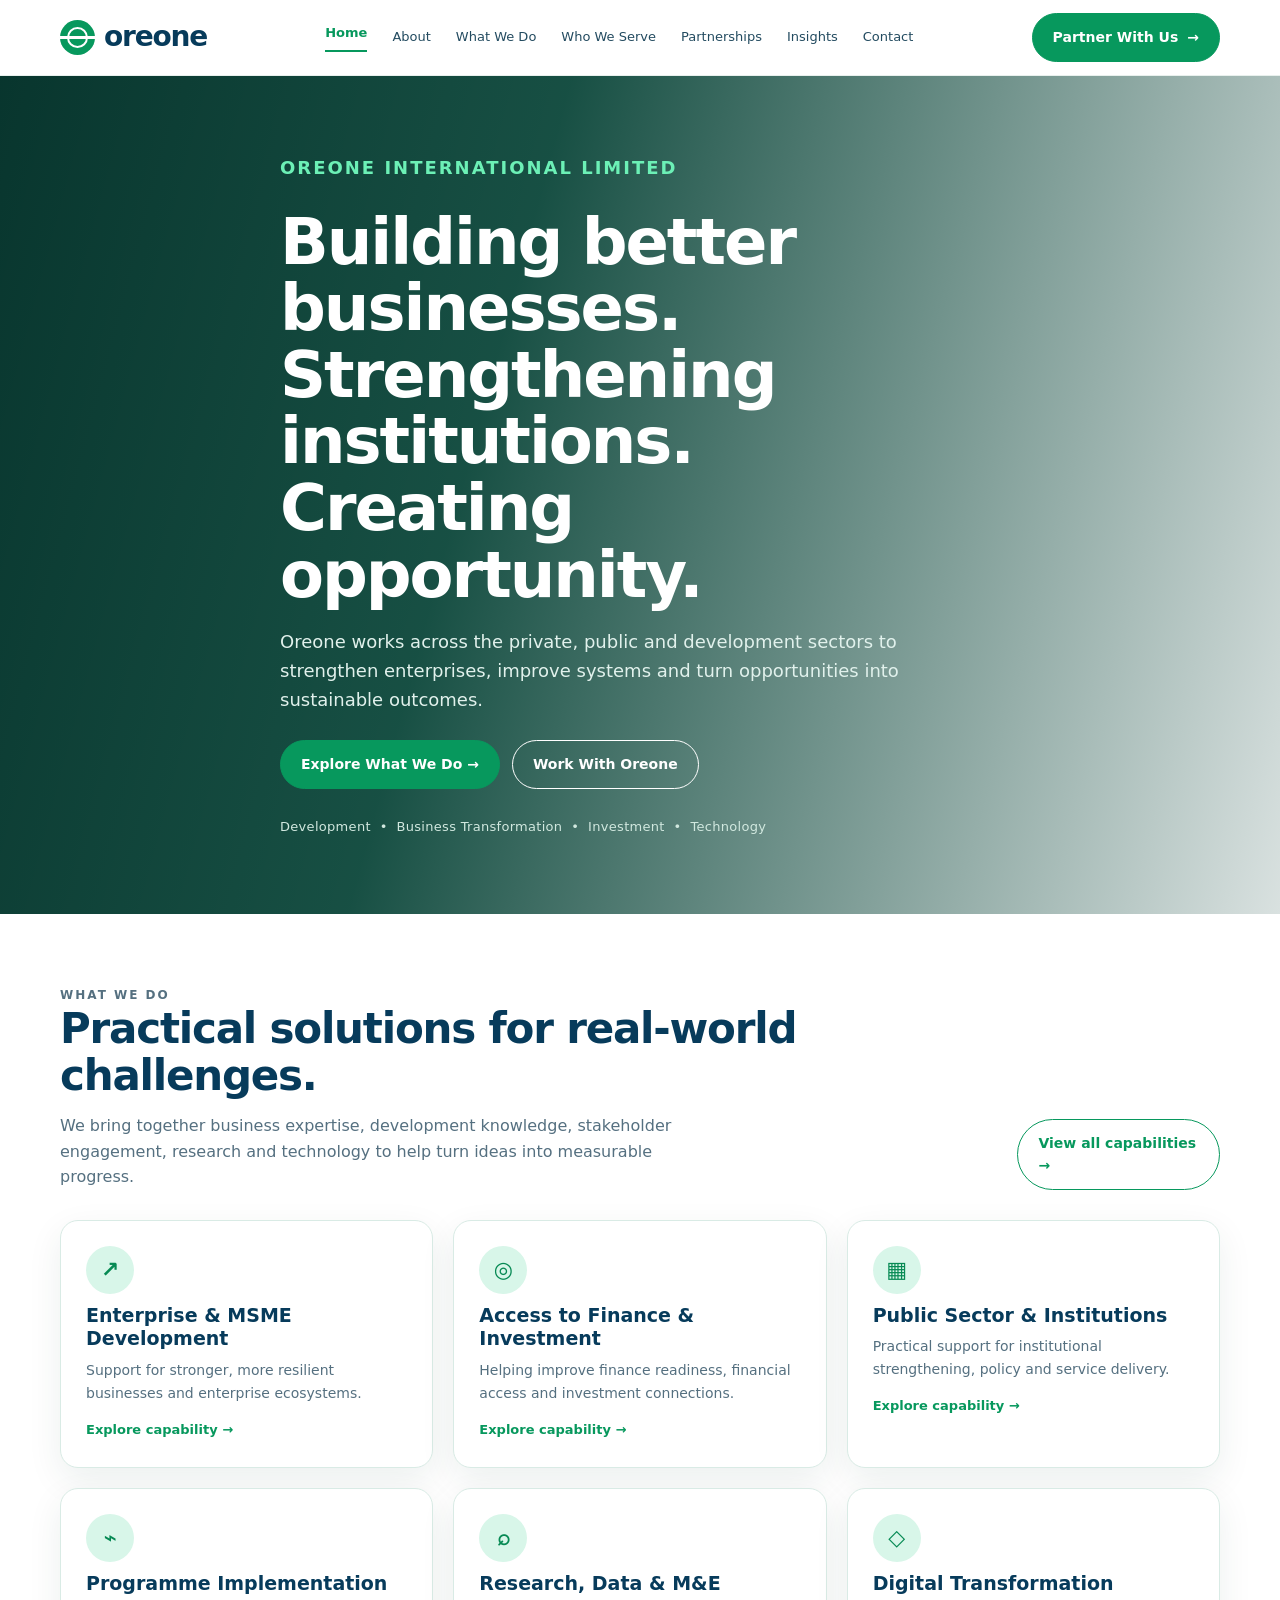
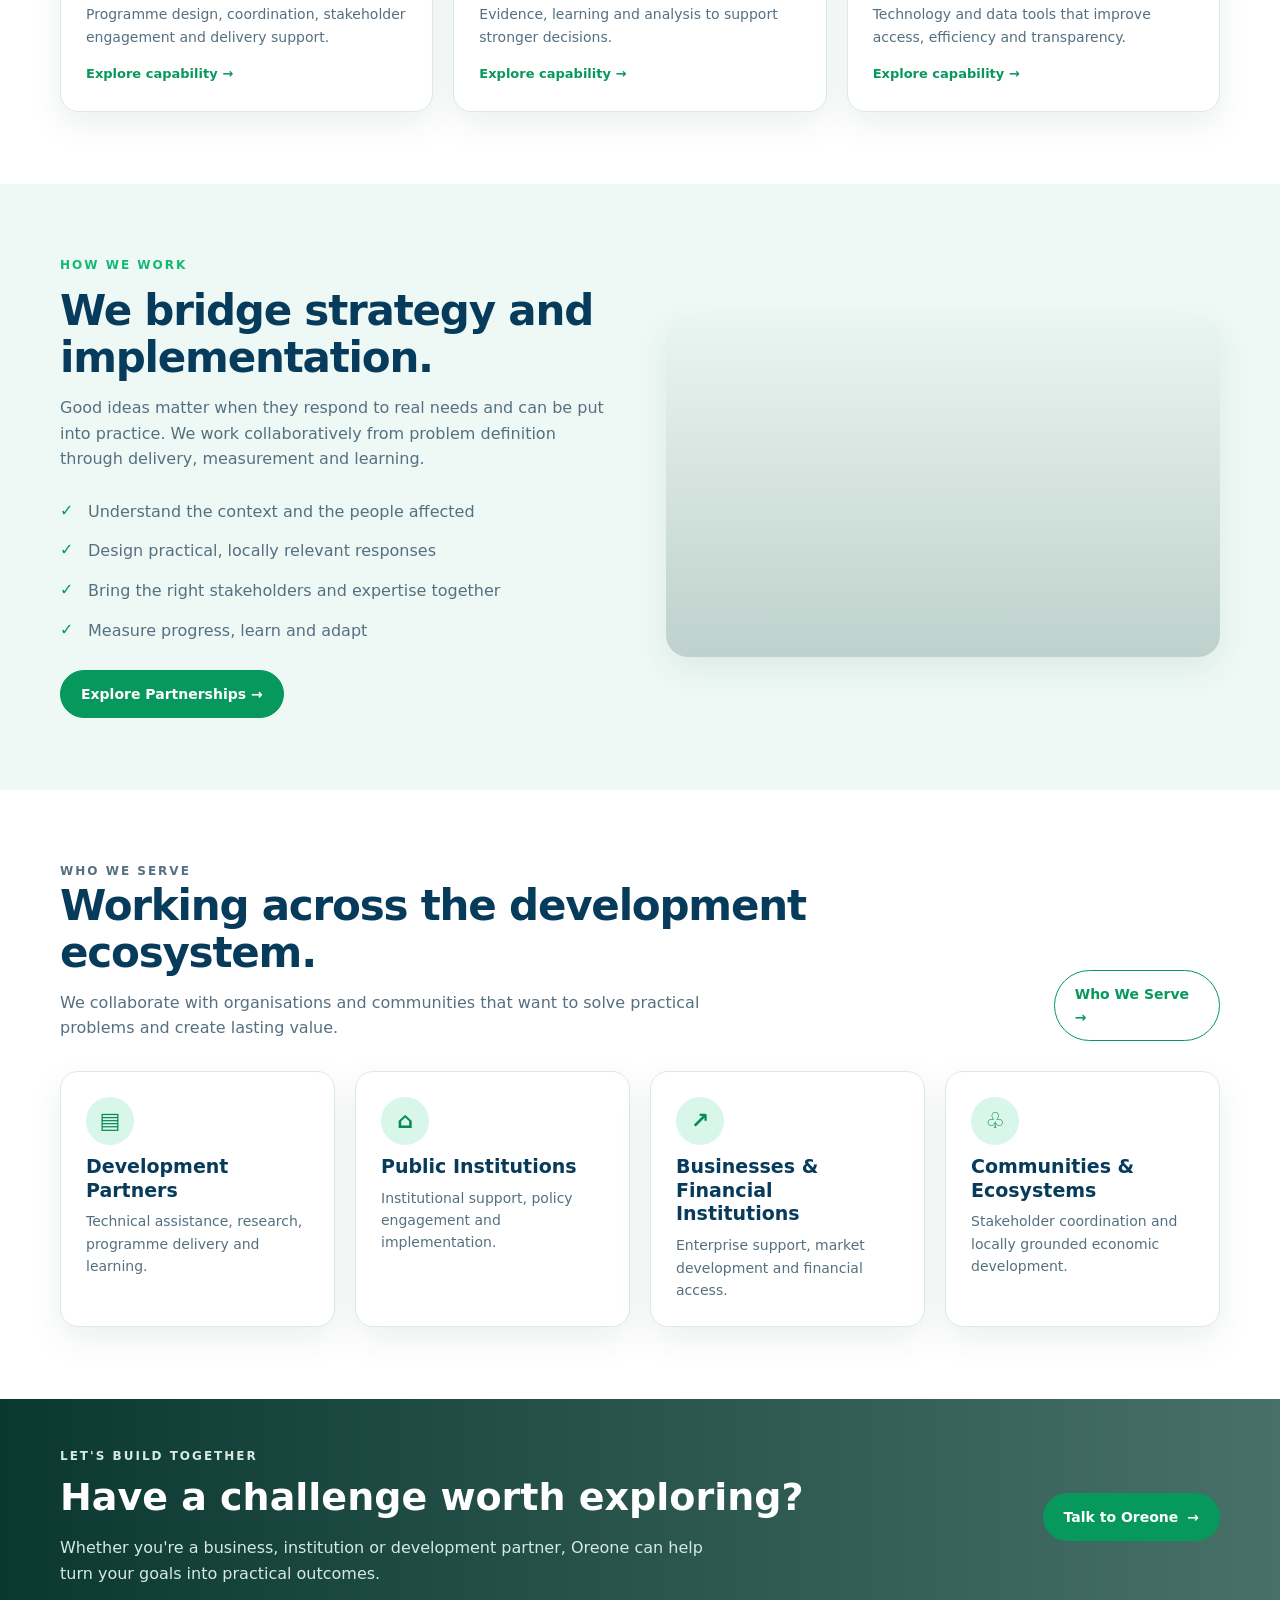
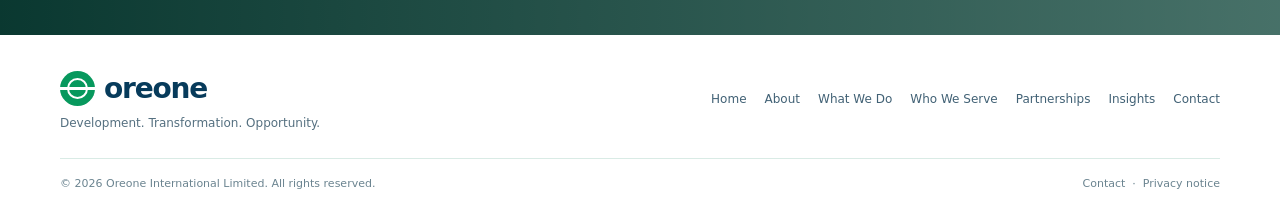
==== index.html @ 2d4d2d23 "Add files via upload" ====
<!doctype html><html lang="en-NG"><head><meta charset="utf-8"><meta name="viewport" content="width=device-width, initial-scale=1"><title>Oreone International | Development & Business Transformation in Nigeria</title><meta name="description" content="Oreone International is a development and business transformation company working with businesses, public institutions and development partners in Nigeria."><meta name="robots" content="index,follow"><meta property="og:type" content="website"><meta property="og:site_name" content="Oreone International Limited"><meta property="og:title" content="Oreone International | Development & Business Transformation in Nigeria"><meta property="og:description" content="Oreone International is a development and business transformation company working with businesses, public institutions and development partners in Nigeria."><meta name="theme-color" content="#07985d"><link rel="stylesheet" href="styles.css"><script type="application/ld+json">{"@context":"https://schema.org","@type":"Organization","name":"Oreone International Limited","url":"https://oreone.com/","telephone":"+2348024945647","email":"support.oreoneinc@gmail.com","address":{"@type":"PostalAddress","streetAddress":"No. 4 Daola Close, Monrovia Street, Wuse 2","addressLocality":"Abuja","addressCountry":"NG"}}</script></head><body><a class="skip-link" href="#main">Skip to content</a><header class="site-header"><div class="container nav-wrap"><a class="brand" href="index.html" aria-label="Oreone home"><span class="brand-mark" aria-hidden="true"></span><span>oreone</span></a><button class="menu-toggle" aria-expanded="false" aria-label="Toggle navigation">☰</button><nav class="nav-links" aria-label="Main navigation"><a href="index.html" aria-current=page>Home</a><a href="about.html" >About</a><a href="what-we-do.html" >What We Do</a><a href="who-we-serve.html" >Who We Serve</a><a href="partnerships.html" >Partnerships</a><a href="insights.html" >Insights</a><a href="contact.html" >Contact</a></nav><a class="btn nav-cta" href="contact.html">Partner With Us <span aria-hidden="true">→</span></a></div></header><main id="main"><section class="hero"><div class="container hero-inner"><p class="eyebrow">Oreone International Limited</p><h1>Building better businesses. Strengthening institutions. Creating opportunity.</h1><p>Oreone works across the private, public and development sectors to strengthen enterprises, improve systems and turn opportunities into sustainable outcomes.</p><div class="hero-actions"><a class="btn" href="what-we-do.html">Explore What We Do →</a><a class="btn btn-outline" href="contact.html">Work With Oreone</a></div><div class="hero-note">Development &nbsp;•&nbsp; Business Transformation &nbsp;•&nbsp; Investment &nbsp;•&nbsp; Technology</div></div></section>
<section class="section"><div class="container"><div class="section-head"><div><p class="eyebrow">What we do</p><h2>Practical solutions for real-world challenges.</h2><p>We bring together business expertise, development knowledge, stakeholder engagement, research and technology to help turn ideas into measurable progress.</p></div><a class="btn btn-outline" href="what-we-do.html">View all capabilities →</a></div><div class="grid grid-3"><article class="card"><div class="icon-bubble" aria-hidden="true">↗</div><h3>Enterprise & MSME Development</h3><p>Support for stronger, more resilient businesses and enterprise ecosystems.</p><a class="card-link" href="what-we-do.html">Explore capability →</a></article><article class="card"><div class="icon-bubble" aria-hidden="true">◎</div><h3>Access to Finance & Investment</h3><p>Helping improve finance readiness, financial access and investment connections.</p><a class="card-link" href="what-we-do.html">Explore capability →</a></article><article class="card"><div class="icon-bubble" aria-hidden="true">▦</div><h3>Public Sector & Institutions</h3><p>Practical support for institutional strengthening, policy and service delivery.</p><a class="card-link" href="what-we-do.html">Explore capability →</a></article><article class="card"><div class="icon-bubble" aria-hidden="true">⌁</div><h3>Programme Implementation</h3><p>Programme design, coordination, stakeholder engagement and delivery support.</p><a class="card-link" href="what-we-do.html">Explore capability →</a></article><article class="card"><div class="icon-bubble" aria-hidden="true">⌕</div><h3>Research, Data & M&E</h3><p>Evidence, learning and analysis to support stronger decisions.</p><a class="card-link" href="what-we-do.html">Explore capability →</a></article><article class="card"><div class="icon-bubble" aria-hidden="true">◇</div><h3>Digital Transformation</h3><p>Technology and data tools that improve access, efficiency and transparency.</p><a class="card-link" href="what-we-do.html">Explore capability →</a></article></div></div></section>
<section class="section section-soft"><div class="container split"><div><p class="eyebrow">How we work</p><h2>We bridge strategy and implementation.</h2><p class="section-intro">Good ideas matter when they respond to real needs and can be put into practice. We work collaboratively from problem definition through delivery, measurement and learning.</p><ul class="list-check"><li>Understand the context and the people affected</li><li>Design practical, locally relevant responses</li><li>Bring the right stakeholders and expertise together</li><li>Measure progress, learn and adapt</li></ul><a class="btn" href="partnerships.html">Explore Partnerships →</a></div><div class="photo-panel" role="img" aria-label="Professionals collaborating around a table"></div></div></section>
<section class="section"><div class="container"><div class="section-head"><div><p class="eyebrow">Who we serve</p><h2>Working across the development ecosystem.</h2><p>We collaborate with organisations and communities that want to solve practical problems and create lasting value.</p></div><a class="btn btn-outline" href="who-we-serve.html">Who We Serve →</a></div><div class="grid grid-4"><article class="card"><div class="icon-bubble" aria-hidden="true">▤</div><h3>Development Partners</h3><p>Technical assistance, research, programme delivery and learning.</p></article><article class="card"><div class="icon-bubble" aria-hidden="true">⌂</div><h3>Public Institutions</h3><p>Institutional support, policy engagement and implementation.</p></article><article class="card"><div class="icon-bubble" aria-hidden="true">↗</div><h3>Businesses & Financial Institutions</h3><p>Enterprise support, market development and financial access.</p></article><article class="card"><div class="icon-bubble" aria-hidden="true">♧</div><h3>Communities & Ecosystems</h3><p>Stakeholder coordination and locally grounded economic development.</p></article></div></div></section></main><section class="cta-band"><div class="container cta-inner"><div><p class="eyebrow">Let's build together</p><h2>Have a challenge worth exploring?</h2><p>Whether you're a business, institution or development partner, Oreone can help turn your goals into practical outcomes.</p></div><a class="btn" href="contact.html">Talk to Oreone <span aria-hidden="true">→</span></a></div></section><footer class="site-footer"><div class="container"><div class="footer-top"><div><a class="brand" href="index.html"><span class="brand-mark" aria-hidden="true"></span><span>oreone</span></a><div class="footer-tagline">Development. Transformation. Opportunity.</div></div><nav class="footer-links" aria-label="Footer navigation"><a href="index.html">Home</a><a href="about.html">About</a><a href="what-we-do.html">What We Do</a><a href="who-we-serve.html">Who We Serve</a><a href="partnerships.html">Partnerships</a><a href="insights.html">Insights</a><a href="contact.html">Contact</a></nav></div><div class="footer-bottom"><span>© <span data-year></span> Oreone International Limited. All rights reserved.</span><span><a href="contact.html">Contact</a> &nbsp;·&nbsp; <a href="privacy.html">Privacy notice</a></span></div></div></footer><script src="script.js" defer></script></body></html>
---- styles.css ----
:root{--green:#07985d;--green2:#13b875;--deep:#003d32;--navy:#073b5b;--ink:#18384b;--muted:#557080;--mint:#eef9f5;--line:#d9ebe5;--white:#fff;--shadow:0 12px 35px rgba(5,59,55,.08);--radius:18px}*{box-sizing:border-box}html{scroll-behavior:smooth}body{margin:0;font-family:Inter,ui-sans-serif,system-ui,-apple-system,BlinkMacSystemFont,"Segoe UI",sans-serif;color:var(--ink);line-height:1.6;background:#fff}a{color:inherit;text-decoration:none}img{max-width:100%;display:block}button,input,select,textarea{font:inherit}.container{width:min(1160px,calc(100% - 40px));margin:auto}.skip-link{position:absolute;left:-999px;top:auto}.skip-link:focus{left:1rem;top:1rem;background:white;padding:1rem;z-index:1000}.site-header{height:76px;display:flex;align-items:center;background:#fff;border-bottom:1px solid #e8f0ed;position:sticky;top:0;z-index:100}.nav-wrap{display:flex;align-items:center;justify-content:space-between;gap:24px}.brand{display:inline-flex;align-items:center;gap:9px;font-size:28px;font-weight:800;letter-spacing:-1.2px;color:var(--navy);white-space:nowrap}.brand-mark{width:35px;height:35px;border-radius:50%;background:var(--green);position:relative;display:inline-block}.brand-mark:before{content:"";position:absolute;inset:7px;border:2px solid white;border-radius:50%}.brand-mark:after{content:"";position:absolute;left:0;right:0;top:16px;border-top:3px solid white}.nav-links{display:flex;align-items:center;gap:25px;font-size:13px;color:#234b60}.nav-links a:hover,.nav-links a[aria-current=page]{color:var(--green);font-weight:700}.nav-links a[aria-current=page]{border-bottom:2px solid var(--green);padding-bottom:7px}.btn{display:inline-flex;align-items:center;justify-content:center;gap:9px;border:1px solid var(--green);background:var(--green);color:white;padding:12px 20px;border-radius:999px;font-weight:700;font-size:14px;cursor:pointer;transition:.2s}.btn:hover{background:#057c4c;transform:translateY(-1px)}.btn-outline{background:transparent;color:var(--green)}.btn-outline:hover{color:#fff}.menu-toggle{display:none;border:1px solid var(--line);border-radius:10px;background:white;padding:8px 11px;color:var(--navy)}.hero{position:relative;overflow:hidden;background:linear-gradient(105deg,rgba(0,47,39,.97) 0%,rgba(0,62,49,.91) 38%,rgba(0,55,46,.15) 100%),url('https://images.unsplash.com/photo-1521737711867-e3b97375f902?auto=format&fit=crop&w=1800&q=85') center/cover;color:#fff}.hero-inner{padding:78px 0 76px;max-width:720px}.eyebrow{font-size:12px;letter-spacing:2px;text-transform:uppercase;font-weight:800;color:var(--green2);margin:0 0 12px}.hero .eyebrow{color:#6cf0b6}.hero h1{font-size:clamp(38px,5.5vw,64px);line-height:1.04;letter-spacing:-2px;margin:0 0 20px;max-width:760px}.hero p{font-size:18px;max-width:640px;color:#e1f1ec;margin:0 0 26px}.hero-actions{display:flex;gap:12px;flex-wrap:wrap}.hero .btn-outline{border-color:#fff;color:white}.hero .btn-outline:hover{background:#fff;color:var(--deep)}.hero-note{margin-top:28px;color:#d1e8df;font-size:13px;letter-spacing:.3px}.section{padding:72px 0}.section-soft{background:var(--mint)}.section-dark{background:var(--deep);color:#fff}.section-head{display:flex;justify-content:space-between;align-items:end;gap:30px;margin-bottom:30px}.section-head h2,.section h2{font-size:clamp(28px,3.5vw,42px);line-height:1.12;letter-spacing:-1.2px;color:var(--navy);margin:0 0 14px}.section-dark h2{color:#fff}.section-head p,.section-intro{max-width:660px;color:var(--muted);margin:0}.section-dark p{color:#d4e7e1}.grid{display:grid;gap:20px}.grid-2{grid-template-columns:repeat(2,minmax(0,1fr))}.grid-3{grid-template-columns:repeat(3,minmax(0,1fr))}.grid-4{grid-template-columns:repeat(4,minmax(0,1fr))}.card{border:1px solid var(--line);border-radius:var(--radius);padding:25px;background:#fff;box-shadow:var(--shadow)}.card h3{margin:10px 0 8px;color:var(--navy);font-size:19px;line-height:1.25}.card p{margin:0;color:var(--muted);font-size:14px}.icon-bubble{width:48px;height:48px;border-radius:50%;display:grid;place-items:center;background:#d8f6e9;color:#078a54;font-size:22px;font-weight:800}.card-link{display:inline-block;margin-top:16px;color:var(--green);font-size:13px;font-weight:800}.split{display:grid;grid-template-columns:1fr 1fr;gap:52px;align-items:center}.photo-panel{min-height:340px;border-radius:22px;background:linear-gradient(0deg,rgba(0,50,40,.2),rgba(0,50,40,.02)),url('https://images.unsplash.com/photo-1523958203904-cdcb402031fd?auto=format&fit=crop&w=1200&q=85') center/cover;box-shadow:var(--shadow)}.list-check{padding:0;list-style:none;margin:20px 0}.list-check li{padding:7px 0 7px 28px;position:relative;color:var(--muted)}.list-check li:before{content:'✓';position:absolute;left:0;top:6px;color:var(--green);font-weight:900}.steps{display:grid;grid-template-columns:repeat(5,1fr);gap:16px}.step{border-top:2px solid #57d6a2;padding-top:16px}.step b{display:block;color:var(--green2);font-size:12px;letter-spacing:1px}.step h3{margin:6px 0;color:var(--navy);font-size:17px}.step p{font-size:13px;color:var(--muted);margin:0}.section-dark .step h3{color:white}.section-dark .step p{color:#c7ded6}.cta-band{background:linear-gradient(90deg,rgba(0,48,40,.96),rgba(0,58,46,.72)),url('https://images.unsplash.com/photo-1519501025264-65ba15a82390?auto=format&fit=crop&w=1800&q=85') center/cover;color:white;padding:48px 0}.cta-inner{display:flex;align-items:center;justify-content:space-between;gap:30px}.cta-inner h2{color:#fff;margin:0 0 8px;font-size:clamp(27px,3vw,38px)}.cta-inner p{margin:0;max-width:650px;color:#d6e9e2}.site-footer{padding:32px 0 20px;background:#fff}.footer-top{display:flex;align-items:center;justify-content:space-between;gap:24px;padding-bottom:25px;border-bottom:1px solid var(--line)}.footer-tagline{font-size:12px;color:var(--muted)}.footer-links{display:flex;flex-wrap:wrap;gap:18px;font-size:12px;color:#416175}.footer-bottom{padding-top:16px;display:flex;justify-content:space-between;gap:18px;color:#6b8490;font-size:11px}.page-title{padding:60px 0 45px;background:var(--mint)}.page-title h1{font-size:clamp(36px,5vw,54px);line-height:1.05;letter-spacing:-1.6px;color:var(--navy);margin:0 0 15px;max-width:850px}.page-title p{font-size:18px;color:var(--muted);max-width:800px;margin:0}.crumb{font-size:12px;color:var(--muted);margin-bottom:20px}.tag{display:inline-block;background:#d9f8e9;color:#087c4d;font-size:10px;font-weight:800;text-transform:uppercase;letter-spacing:.8px;padding:5px 8px;border-radius:999px}.article-card{overflow:hidden;padding:0}.article-image{height:180px;background:linear-gradient(135deg,#d5f0e5,#a5d7c6);display:flex;align-items:end;padding:18px;color:#0b6043;font-weight:800}.article-body{padding:22px}.article-meta{font-size:11px;color:#7a929c;margin-top:14px}.topic-list{display:flex;gap:10px;flex-wrap:wrap;margin-top:22px}.topic-list a{border:1px solid var(--line);background:#fff;padding:10px 14px;border-radius:999px;font-size:13px;color:var(--navy)}.topic-list a:hover{border-color:var(--green);color:var(--green)}.contact-grid{display:grid;grid-template-columns:.95fr 1.05fr;gap:28px;align-items:start}.contact-options{display:grid;grid-template-columns:repeat(2,minmax(0,1fr));gap:12px}.option{display:flex;gap:12px;align-items:flex-start;padding:17px;border-radius:14px;background:var(--mint);border:1px solid #e3f1ec}.option strong{display:block;color:var(--navy);font-size:14px;line-height:1.25}.option span{display:block;font-size:12px;color:var(--muted);margin-top:5px}.form-card{background:#f0faf6;border:1px solid var(--line);border-radius:20px;padding:28px}.form-grid{display:grid;grid-template-columns:1fr 1fr;gap:15px}.field{display:flex;flex-direction:column;gap:6px}.field.full{grid-column:1/-1}.field label{font-size:12px;font-weight:700;color:#355669}.field input,.field select,.field textarea{width:100%;border:1px solid #d6e8e1;border-radius:10px;padding:12px 13px;background:white;color:var(--ink);outline:none}.field input:focus,.field select:focus,.field textarea:focus{border-color:var(--green);box-shadow:0 0 0 3px #0a9b5d1a}.field textarea{min-height:125px;resize:vertical}.contact-detail{display:flex;gap:14px;align-items:flex-start;margin:18px 0}.contact-detail .icon-bubble{flex-shrink:0;width:42px;height:42px}.contact-detail h3{margin:0 0 3px;font-size:14px;color:var(--navy)}.contact-detail p{margin:0;color:var(--muted);font-size:14px}.map-panel{width:100%;min-height:260px;border:0;border-radius:18px;background:var(--mint)}.faq-list details{padding:18px 0;border-bottom:1px solid var(--line)}.faq-list summary{font-weight:750;color:var(--navy);cursor:pointer}.faq-list details p{color:var(--muted);margin:10px 0 0}.notice{font-size:12px;color:var(--muted);margin-top:12px}.pill-row{display:flex;gap:10px;flex-wrap:wrap;margin-top:18px}.pill{border:1px solid var(--line);border-radius:999px;padding:8px 12px;font-size:12px;color:var(--muted)}.hidden{display:none!important}@media(max-width:980px){.nav-links{gap:14px}.nav-links a{font-size:12px}.grid-4{grid-template-columns:repeat(2,minmax(0,1fr))}.grid-3{grid-template-columns:repeat(2,minmax(0,1fr))}.steps{grid-template-columns:repeat(3,1fr)}.contact-grid{grid-template-columns:1fr 1fr}.hero-inner{max-width:650px}}@media(max-width:760px){.site-header{height:68px}.brand{font-size:25px}.brand-mark{width:31px;height:31px}.menu-toggle{display:inline-flex}.nav-links{display:none;position:absolute;top:67px;left:0;right:0;background:white;padding:20px;box-shadow:0 12px 22px #073b5b15;flex-direction:column;align-items:stretch;gap:0}.nav-links.open{display:flex}.nav-links a{padding:12px 0;border-bottom:1px solid #edf4f1;font-size:14px}.nav-links a[aria-current=page]{border-bottom:1px solid #edf4f1}.nav-cta{display:none}.container{width:min(100% - 28px,1160px)}.hero-inner{padding:60px 0}.hero p{font-size:16px}.section{padding:52px 0}.section-head{display:block}.grid-2,.grid-3,.grid-4,.split,.contact-grid{grid-template-columns:1fr}.steps{grid-template-columns:repeat(2,1fr)}.cta-inner{align-items:flex-start;flex-direction:column}.footer-top,.footer-bottom{align-items:flex-start;flex-direction:column}.contact-options{grid-template-columns:1fr 1fr}.form-card{padding:20px}.page-title{padding:45px 0 35px}.page-title p{font-size:16px}}@media(max-width:440px){.contact-options,.form-grid{grid-template-columns:1fr}.field.full{grid-column:auto}.steps{grid-template-columns:1fr}.hero h1{letter-spacing:-1px}.btn{padding:11px 16px}.card{padding:21px}}


/* Responsive and deployment hardening */
html { -webkit-text-size-adjust: 100%; }
body { overflow-wrap: break-word; }
.container, .card, .form-card, .option, .contact-detail, .nav-wrap { min-width: 0; }
button, a, input, select, textarea { touch-action: manipulation; }
:focus-visible { outline: 3px solid #13b875; outline-offset: 3px; }
@media (max-width: 760px) {
  .nav-wrap { gap: 12px; }
  .nav-links { max-height: calc(100dvh - 68px); overflow-y: auto; }
  .hero { background-position: 58% center; }
  .hero h1 { font-size: clamp(2.1rem, 9vw, 3.3rem); }
  .hero-actions .btn { min-height: 44px; }
  .section-head > .btn { margin-top: 18px; }
  .contact-options { grid-template-columns: repeat(2, minmax(0, 1fr)); }
  .map-panel { min-height: 220px; }
}
@media (max-width: 440px) {
  .container { width: calc(100% - 28px); }
  .brand { font-size: 23px; }
  .hero-inner { padding: 48px 0; }
  .hero h1 { font-size: clamp(2rem, 9vw, 2.7rem); }
  .hero-note { line-height: 1.8; }
  .contact-options, .form-grid { grid-template-columns: minmax(0, 1fr); }
  .field.full { grid-column: auto; }
  .card, .form-card { padding: 18px; }
  .footer-links { gap: 12px; }
  .footer-bottom { font-size: 12px; }
}
@media (prefers-reduced-motion: reduce) {
  *, *::before, *::after { scroll-behavior: auto !important; animation-duration: .01ms !important; animation-iteration-count: 1 !important; transition-duration: .01ms !important; }
}
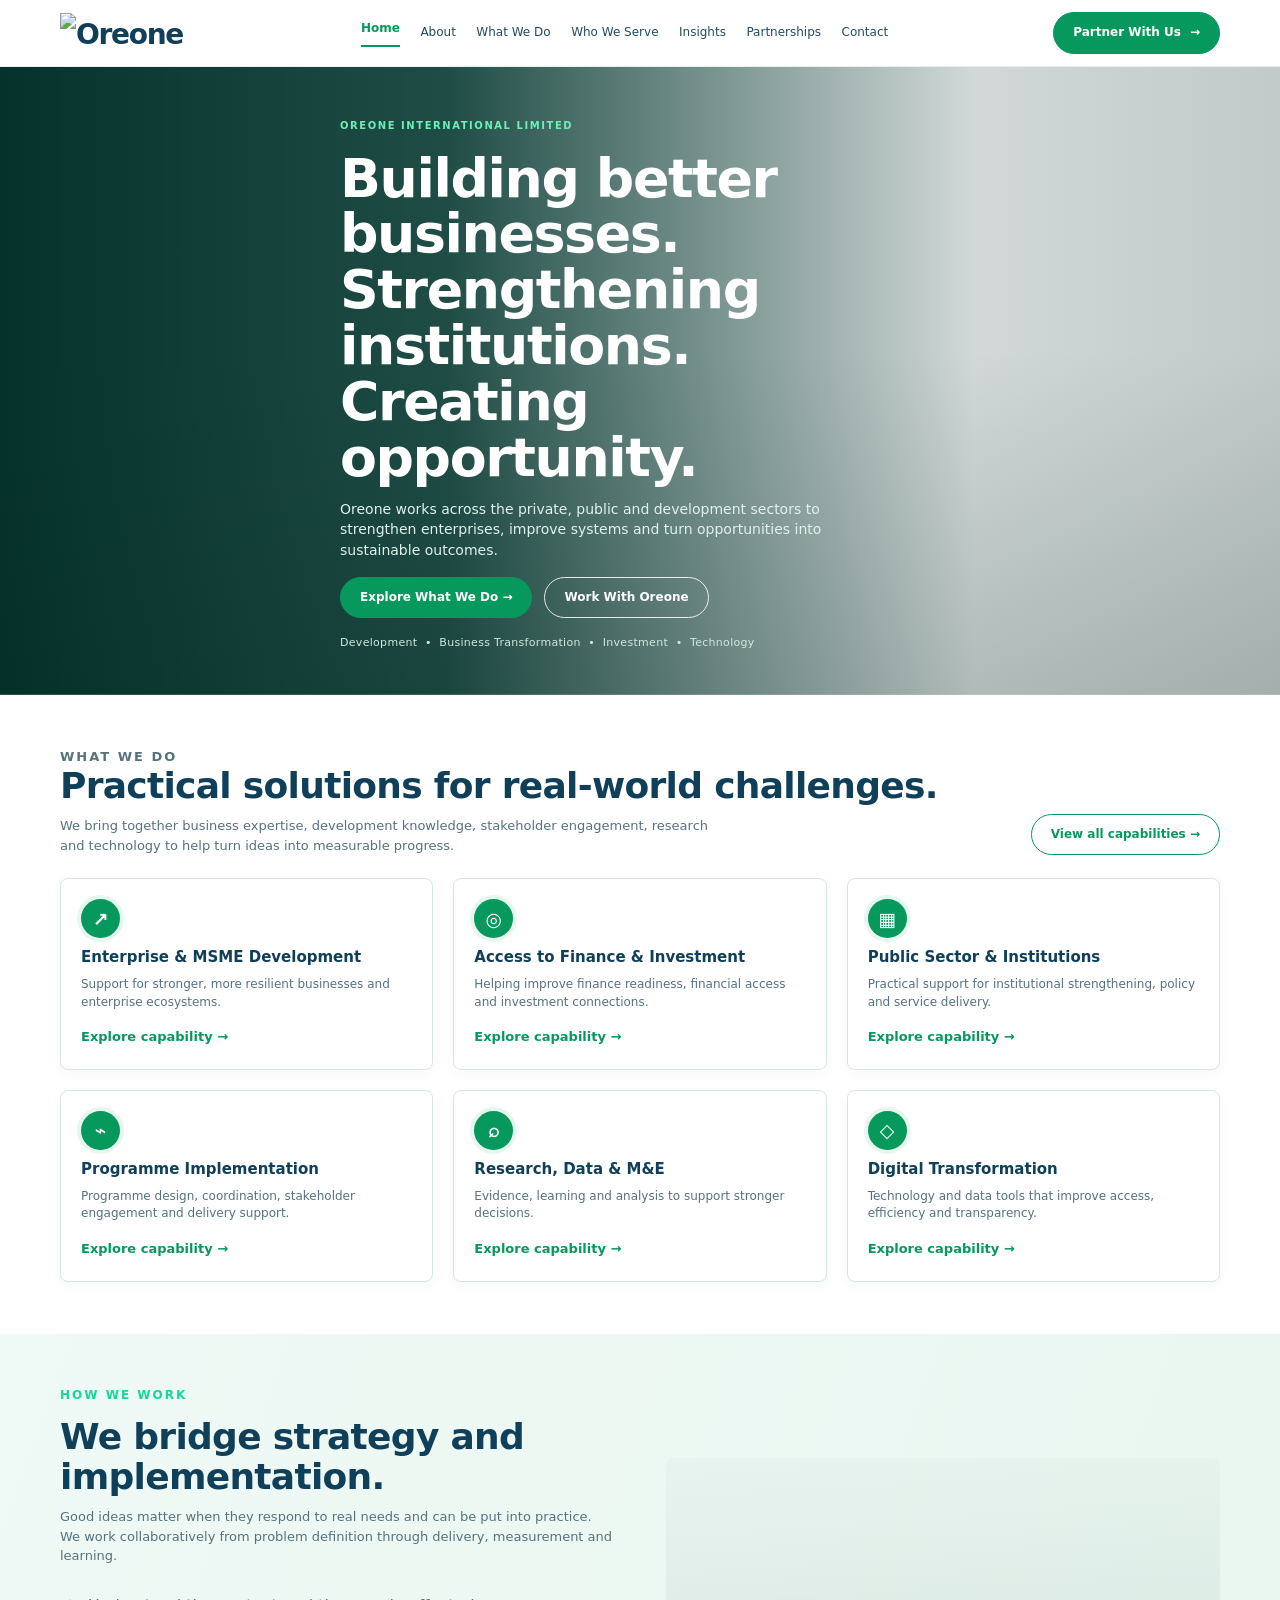
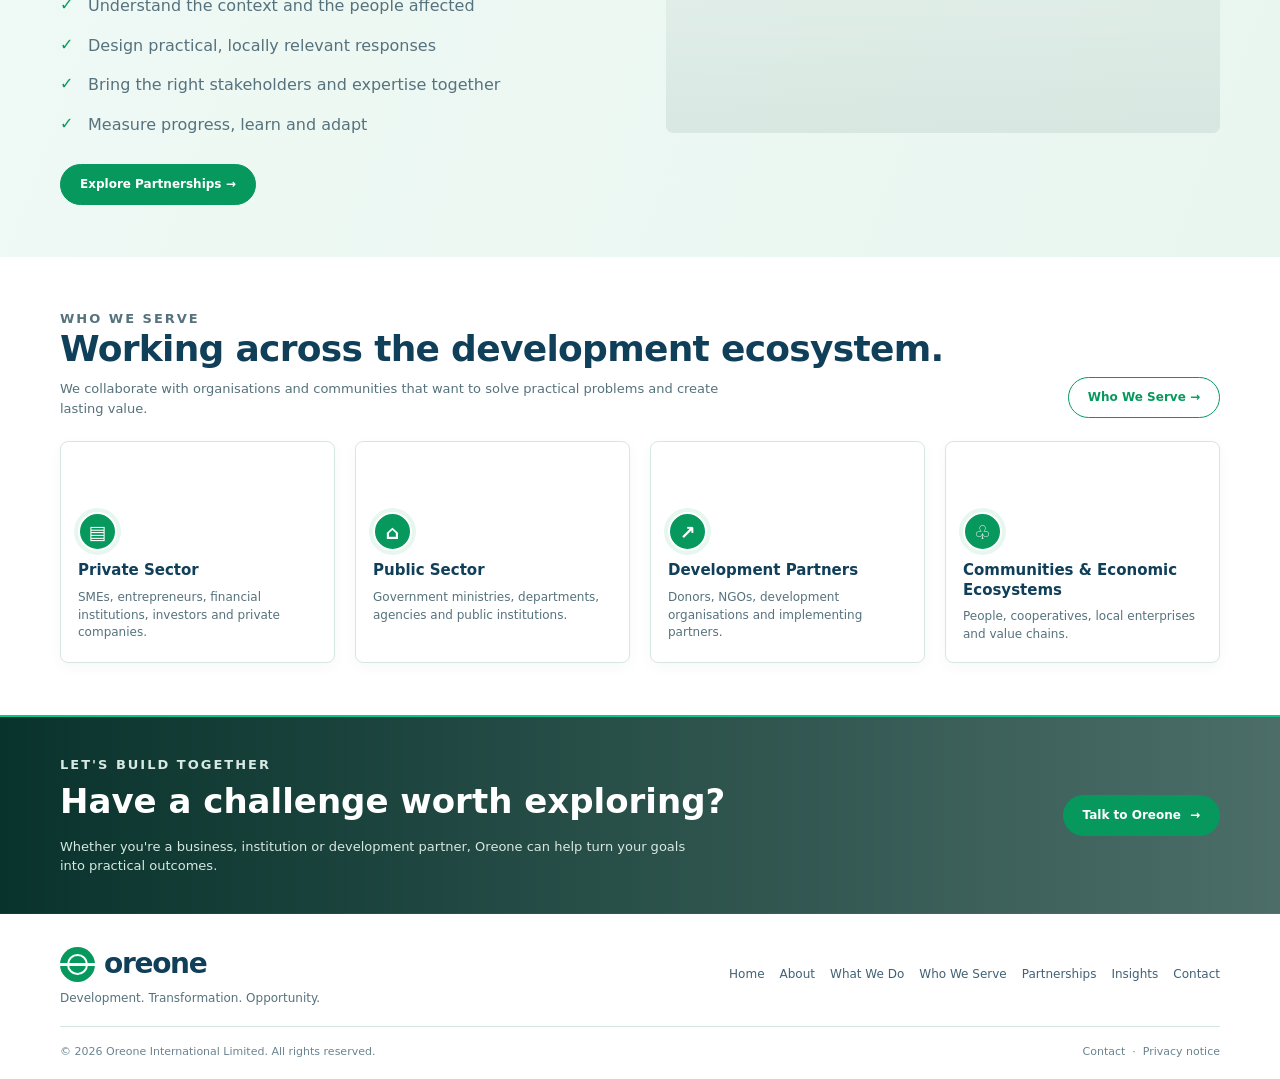
==== commit a9afcc77: "Add files via upload" ====
--- a/index.html
+++ b/index.html
@@ -1,4 +1,4 @@
-<!doctype html><html lang="en-NG"><head><meta charset="utf-8"><meta name="viewport" content="width=device-width, initial-scale=1"><title>Oreone International | Development & Business Transformation in Nigeria</title><meta name="description" content="Oreone International is a development and business transformation company working with businesses, public institutions and development partners in Nigeria."><meta name="robots" content="index,follow"><meta property="og:type" content="website"><meta property="og:site_name" content="Oreone International Limited"><meta property="og:title" content="Oreone International | Development & Business Transformation in Nigeria"><meta property="og:description" content="Oreone International is a development and business transformation company working with businesses, public institutions and development partners in Nigeria."><meta name="theme-color" content="#07985d"><link rel="stylesheet" href="styles.css"><script type="application/ld+json">{"@context":"https://schema.org","@type":"Organization","name":"Oreone International Limited","url":"https://oreone.com/","telephone":"+2348024945647","email":"support.oreoneinc@gmail.com","address":{"@type":"PostalAddress","streetAddress":"No. 4 Daola Close, Monrovia Street, Wuse 2","addressLocality":"Abuja","addressCountry":"NG"}}</script></head><body><a class="skip-link" href="#main">Skip to content</a><header class="site-header"><div class="container nav-wrap"><a class="brand" href="index.html" aria-label="Oreone home"><span class="brand-mark" aria-hidden="true"></span><span>oreone</span></a><button class="menu-toggle" aria-expanded="false" aria-label="Toggle navigation">☰</button><nav class="nav-links" aria-label="Main navigation"><a href="index.html" aria-current=page>Home</a><a href="about.html" >About</a><a href="what-we-do.html" >What We Do</a><a href="who-we-serve.html" >Who We Serve</a><a href="partnerships.html" >Partnerships</a><a href="insights.html" >Insights</a><a href="contact.html" >Contact</a></nav><a class="btn nav-cta" href="contact.html">Partner With Us <span aria-hidden="true">→</span></a></div></header><main id="main"><section class="hero"><div class="container hero-inner"><p class="eyebrow">Oreone International Limited</p><h1>Building better businesses. Strengthening institutions. Creating opportunity.</h1><p>Oreone works across the private, public and development sectors to strengthen enterprises, improve systems and turn opportunities into sustainable outcomes.</p><div class="hero-actions"><a class="btn" href="what-we-do.html">Explore What We Do →</a><a class="btn btn-outline" href="contact.html">Work With Oreone</a></div><div class="hero-note">Development &nbsp;•&nbsp; Business Transformation &nbsp;•&nbsp; Investment &nbsp;•&nbsp; Technology</div></div></section>
+<!doctype html><html lang="en-NG"><head><meta charset="utf-8"><meta name="viewport" content="width=device-width, initial-scale=1"><title>Oreone International | Development & Business Transformation in Nigeria</title><meta name="description" content="Oreone International is a development and business transformation company working with businesses, public institutions and development partners in Nigeria."><meta name="robots" content="index,follow"><meta property="og:type" content="website"><meta property="og:site_name" content="Oreone International Limited"><meta property="og:title" content="Oreone International | Development & Business Transformation in Nigeria"><meta property="og:description" content="Oreone International is a development and business transformation company working with businesses, public institutions and development partners in Nigeria."><meta name="theme-color" content="#07985d"><link rel="stylesheet" href="styles.css"><script type="application/ld+json">{"@context":"https://schema.org","@type":"Organization","name":"Oreone International Limited","telephone":"+2348024945647","email":"support.oreoneinc@gmail.com","address":{"@type":"PostalAddress","streetAddress":"No. 4 Daola Close, Monrovia Street, Wuse 2","addressLocality":"Abuja","addressCountry":"NG"}}</script></head><body><a class="skip-link" href="#main">Skip to content</a><header class="site-header"><div class="container nav-wrap"><a class="brand" href="/" aria-label="Oreone home"><img class="brand-image" src="/assets/images/oreone-logo.png" alt="Oreone"></a><button class="menu-toggle" aria-expanded="false" aria-label="Toggle navigation">☰</button><nav class="nav-links" aria-label="Main navigation"><a href="index.html" aria-current="page">Home</a><a href="about.html">About</a><a href="what-we-do.html">What We Do</a><a href="who-we-serve.html">Who We Serve</a><a href="insights.html">Insights</a><a href="partnerships.html">Partnerships</a><a href="contact.html">Contact</a></nav><a class="btn nav-cta" href="contact.html">Partner With Us <span aria-hidden="true">→</span></a></div></header><main id="main"><section class="hero home-hero"><div class="container hero-inner"><p class="eyebrow">Oreone International Limited</p><h1>Building better businesses. Strengthening institutions. Creating opportunity.</h1><p>Oreone works across the private, public and development sectors to strengthen enterprises, improve systems and turn opportunities into sustainable outcomes.</p><div class="hero-actions"><a class="btn" href="what-we-do.html">Explore What We Do →</a><a class="btn btn-outline" href="contact.html">Work With Oreone</a></div><div class="hero-note">Development &nbsp;•&nbsp; Business Transformation &nbsp;•&nbsp; Investment &nbsp;•&nbsp; Technology</div></div></section>
 <section class="section"><div class="container"><div class="section-head"><div><p class="eyebrow">What we do</p><h2>Practical solutions for real-world challenges.</h2><p>We bring together business expertise, development knowledge, stakeholder engagement, research and technology to help turn ideas into measurable progress.</p></div><a class="btn btn-outline" href="what-we-do.html">View all capabilities →</a></div><div class="grid grid-3"><article class="card"><div class="icon-bubble" aria-hidden="true">↗</div><h3>Enterprise & MSME Development</h3><p>Support for stronger, more resilient businesses and enterprise ecosystems.</p><a class="card-link" href="what-we-do.html">Explore capability →</a></article><article class="card"><div class="icon-bubble" aria-hidden="true">◎</div><h3>Access to Finance & Investment</h3><p>Helping improve finance readiness, financial access and investment connections.</p><a class="card-link" href="what-we-do.html">Explore capability →</a></article><article class="card"><div class="icon-bubble" aria-hidden="true">▦</div><h3>Public Sector & Institutions</h3><p>Practical support for institutional strengthening, policy and service delivery.</p><a class="card-link" href="what-we-do.html">Explore capability →</a></article><article class="card"><div class="icon-bubble" aria-hidden="true">⌁</div><h3>Programme Implementation</h3><p>Programme design, coordination, stakeholder engagement and delivery support.</p><a class="card-link" href="what-we-do.html">Explore capability →</a></article><article class="card"><div class="icon-bubble" aria-hidden="true">⌕</div><h3>Research, Data & M&E</h3><p>Evidence, learning and analysis to support stronger decisions.</p><a class="card-link" href="what-we-do.html">Explore capability →</a></article><article class="card"><div class="icon-bubble" aria-hidden="true">◇</div><h3>Digital Transformation</h3><p>Technology and data tools that improve access, efficiency and transparency.</p><a class="card-link" href="what-we-do.html">Explore capability →</a></article></div></div></section>
 <section class="section section-soft"><div class="container split"><div><p class="eyebrow">How we work</p><h2>We bridge strategy and implementation.</h2><p class="section-intro">Good ideas matter when they respond to real needs and can be put into practice. We work collaboratively from problem definition through delivery, measurement and learning.</p><ul class="list-check"><li>Understand the context and the people affected</li><li>Design practical, locally relevant responses</li><li>Bring the right stakeholders and expertise together</li><li>Measure progress, learn and adapt</li></ul><a class="btn" href="partnerships.html">Explore Partnerships →</a></div><div class="photo-panel" role="img" aria-label="Professionals collaborating around a table"></div></div></section>
-<section class="section"><div class="container"><div class="section-head"><div><p class="eyebrow">Who we serve</p><h2>Working across the development ecosystem.</h2><p>We collaborate with organisations and communities that want to solve practical problems and create lasting value.</p></div><a class="btn btn-outline" href="who-we-serve.html">Who We Serve →</a></div><div class="grid grid-4"><article class="card"><div class="icon-bubble" aria-hidden="true">▤</div><h3>Development Partners</h3><p>Technical assistance, research, programme delivery and learning.</p></article><article class="card"><div class="icon-bubble" aria-hidden="true">⌂</div><h3>Public Institutions</h3><p>Institutional support, policy engagement and implementation.</p></article><article class="card"><div class="icon-bubble" aria-hidden="true">↗</div><h3>Businesses & Financial Institutions</h3><p>Enterprise support, market development and financial access.</p></article><article class="card"><div class="icon-bubble" aria-hidden="true">♧</div><h3>Communities & Ecosystems</h3><p>Stakeholder coordination and locally grounded economic development.</p></article></div></div></section></main><section class="cta-band"><div class="container cta-inner"><div><p class="eyebrow">Let's build together</p><h2>Have a challenge worth exploring?</h2><p>Whether you're a business, institution or development partner, Oreone can help turn your goals into practical outcomes.</p></div><a class="btn" href="contact.html">Talk to Oreone <span aria-hidden="true">→</span></a></div></section><footer class="site-footer"><div class="container"><div class="footer-top"><div><a class="brand" href="index.html"><span class="brand-mark" aria-hidden="true"></span><span>oreone</span></a><div class="footer-tagline">Development. Transformation. Opportunity.</div></div><nav class="footer-links" aria-label="Footer navigation"><a href="index.html">Home</a><a href="about.html">About</a><a href="what-we-do.html">What We Do</a><a href="who-we-serve.html">Who We Serve</a><a href="partnerships.html">Partnerships</a><a href="insights.html">Insights</a><a href="contact.html">Contact</a></nav></div><div class="footer-bottom"><span>© <span data-year></span> Oreone International Limited. All rights reserved.</span><span><a href="contact.html">Contact</a> &nbsp;·&nbsp; <a href="privacy.html">Privacy notice</a></span></div></div></footer><script src="script.js" defer></script></body></html>+<section class="section"><div class="container"><div class="section-head"><div><p class="eyebrow">Who we serve</p><h2>Working across the development ecosystem.</h2><p>We collaborate with organisations and communities that want to solve practical problems and create lasting value.</p></div><a class="btn btn-outline" href="who-we-serve.html">Who We Serve →</a></div><div class="grid grid-4"><article class="card audience-card"><div class="audience-photo photo-private" role="img" aria-label="Private-sector business owner"></div><div class="audience-copy"><div class="icon-bubble" aria-hidden="true">▤</div><h3>Private Sector</h3><p>SMEs, entrepreneurs, financial institutions, investors and private companies.</p></div></article><article class="card audience-card"><div class="audience-photo photo-public" role="img" aria-label="Public institution building"></div><div class="audience-copy"><div class="icon-bubble" aria-hidden="true">⌂</div><h3>Public Sector</h3><p>Government ministries, departments, agencies and public institutions.</p></div></article><article class="card audience-card"><div class="audience-photo photo-partners" role="img" aria-label="Development practitioner working with a community"></div><div class="audience-copy"><div class="icon-bubble" aria-hidden="true">↗</div><h3>Development Partners</h3><p>Donors, NGOs, development organisations and implementing partners.</p></div></article><article class="card audience-card"><div class="audience-photo photo-community" role="img" aria-label="Community members working together"></div><div class="audience-copy"><div class="icon-bubble" aria-hidden="true">♧</div><h3>Communities & Economic Ecosystems</h3><p>People, cooperatives, local enterprises and value chains.</p></div></article></div></div></section></main><section class="cta-band"><div class="container cta-inner"><div><p class="eyebrow">Let's build together</p><h2>Have a challenge worth exploring?</h2><p>Whether you're a business, institution or development partner, Oreone can help turn your goals into practical outcomes.</p></div><a class="btn" href="contact.html">Talk to Oreone <span aria-hidden="true">→</span></a></div></section><footer class="site-footer"><div class="container"><div class="footer-top"><div><a class="brand" href="index.html"><span class="brand-mark" aria-hidden="true"></span><span>oreone</span></a><div class="footer-tagline">Development. Transformation. Opportunity.</div></div><nav class="footer-links" aria-label="Footer navigation"><a href="index.html">Home</a><a href="about.html">About</a><a href="what-we-do.html">What We Do</a><a href="who-we-serve.html">Who We Serve</a><a href="partnerships.html">Partnerships</a><a href="insights.html">Insights</a><a href="contact.html">Contact</a></nav></div><div class="footer-bottom"><span>© <span data-year></span> Oreone International Limited. All rights reserved.</span><span><a href="contact.html">Contact</a> &nbsp;·&nbsp; <a href="privacy.html">Privacy notice</a></span></div></div></footer><script src="supabase-config.js"></script><script src="script.js" defer></script><script src="seo.js" defer></script></body></html>
--- a/styles.css
+++ b/styles.css
@@ -1,4 +1,4 @@
-:root{--green:#07985d;--green2:#13b875;--deep:#003d32;--navy:#073b5b;--ink:#18384b;--muted:#557080;--mint:#eef9f5;--line:#d9ebe5;--white:#fff;--shadow:0 12px 35px rgba(5,59,55,.08);--radius:18px}*{box-sizing:border-box}html{scroll-behavior:smooth}body{margin:0;font-family:Inter,ui-sans-serif,system-ui,-apple-system,BlinkMacSystemFont,"Segoe UI",sans-serif;color:var(--ink);line-height:1.6;background:#fff}a{color:inherit;text-decoration:none}img{max-width:100%;display:block}button,input,select,textarea{font:inherit}.container{width:min(1160px,calc(100% - 40px));margin:auto}.skip-link{position:absolute;left:-999px;top:auto}.skip-link:focus{left:1rem;top:1rem;background:white;padding:1rem;z-index:1000}.site-header{height:76px;display:flex;align-items:center;background:#fff;border-bottom:1px solid #e8f0ed;position:sticky;top:0;z-index:100}.nav-wrap{display:flex;align-items:center;justify-content:space-between;gap:24px}.brand{display:inline-flex;align-items:center;gap:9px;font-size:28px;font-weight:800;letter-spacing:-1.2px;color:var(--navy);white-space:nowrap}.brand-mark{width:35px;height:35px;border-radius:50%;background:var(--green);position:relative;display:inline-block}.brand-mark:before{content:"";position:absolute;inset:7px;border:2px solid white;border-radius:50%}.brand-mark:after{content:"";position:absolute;left:0;right:0;top:16px;border-top:3px solid white}.nav-links{display:flex;align-items:center;gap:25px;font-size:13px;color:#234b60}.nav-links a:hover,.nav-links a[aria-current=page]{color:var(--green);font-weight:700}.nav-links a[aria-current=page]{border-bottom:2px solid var(--green);padding-bottom:7px}.btn{display:inline-flex;align-items:center;justify-content:center;gap:9px;border:1px solid var(--green);background:var(--green);color:white;padding:12px 20px;border-radius:999px;font-weight:700;font-size:14px;cursor:pointer;transition:.2s}.btn:hover{background:#057c4c;transform:translateY(-1px)}.btn-outline{background:transparent;color:var(--green)}.btn-outline:hover{color:#fff}.menu-toggle{display:none;border:1px solid var(--line);border-radius:10px;background:white;padding:8px 11px;color:var(--navy)}.hero{position:relative;overflow:hidden;background:linear-gradient(105deg,rgba(0,47,39,.97) 0%,rgba(0,62,49,.91) 38%,rgba(0,55,46,.15) 100%),url('https://images.unsplash.com/photo-1521737711867-e3b97375f902?auto=format&fit=crop&w=1800&q=85') center/cover;color:#fff}.hero-inner{padding:78px 0 76px;max-width:720px}.eyebrow{font-size:12px;letter-spacing:2px;text-transform:uppercase;font-weight:800;color:var(--green2);margin:0 0 12px}.hero .eyebrow{color:#6cf0b6}.hero h1{font-size:clamp(38px,5.5vw,64px);line-height:1.04;letter-spacing:-2px;margin:0 0 20px;max-width:760px}.hero p{font-size:18px;max-width:640px;color:#e1f1ec;margin:0 0 26px}.hero-actions{display:flex;gap:12px;flex-wrap:wrap}.hero .btn-outline{border-color:#fff;color:white}.hero .btn-outline:hover{background:#fff;color:var(--deep)}.hero-note{margin-top:28px;color:#d1e8df;font-size:13px;letter-spacing:.3px}.section{padding:72px 0}.section-soft{background:var(--mint)}.section-dark{background:var(--deep);color:#fff}.section-head{display:flex;justify-content:space-between;align-items:end;gap:30px;margin-bottom:30px}.section-head h2,.section h2{font-size:clamp(28px,3.5vw,42px);line-height:1.12;letter-spacing:-1.2px;color:var(--navy);margin:0 0 14px}.section-dark h2{color:#fff}.section-head p,.section-intro{max-width:660px;color:var(--muted);margin:0}.section-dark p{color:#d4e7e1}.grid{display:grid;gap:20px}.grid-2{grid-template-columns:repeat(2,minmax(0,1fr))}.grid-3{grid-template-columns:repeat(3,minmax(0,1fr))}.grid-4{grid-template-columns:repeat(4,minmax(0,1fr))}.card{border:1px solid var(--line);border-radius:var(--radius);padding:25px;background:#fff;box-shadow:var(--shadow)}.card h3{margin:10px 0 8px;color:var(--navy);font-size:19px;line-height:1.25}.card p{margin:0;color:var(--muted);font-size:14px}.icon-bubble{width:48px;height:48px;border-radius:50%;display:grid;place-items:center;background:#d8f6e9;color:#078a54;font-size:22px;font-weight:800}.card-link{display:inline-block;margin-top:16px;color:var(--green);font-size:13px;font-weight:800}.split{display:grid;grid-template-columns:1fr 1fr;gap:52px;align-items:center}.photo-panel{min-height:340px;border-radius:22px;background:linear-gradient(0deg,rgba(0,50,40,.2),rgba(0,50,40,.02)),url('https://images.unsplash.com/photo-1523958203904-cdcb402031fd?auto=format&fit=crop&w=1200&q=85') center/cover;box-shadow:var(--shadow)}.list-check{padding:0;list-style:none;margin:20px 0}.list-check li{padding:7px 0 7px 28px;position:relative;color:var(--muted)}.list-check li:before{content:'✓';position:absolute;left:0;top:6px;color:var(--green);font-weight:900}.steps{display:grid;grid-template-columns:repeat(5,1fr);gap:16px}.step{border-top:2px solid #57d6a2;padding-top:16px}.step b{display:block;color:var(--green2);font-size:12px;letter-spacing:1px}.step h3{margin:6px 0;color:var(--navy);font-size:17px}.step p{font-size:13px;color:var(--muted);margin:0}.section-dark .step h3{color:white}.section-dark .step p{color:#c7ded6}.cta-band{background:linear-gradient(90deg,rgba(0,48,40,.96),rgba(0,58,46,.72)),url('https://images.unsplash.com/photo-1519501025264-65ba15a82390?auto=format&fit=crop&w=1800&q=85') center/cover;color:white;padding:48px 0}.cta-inner{display:flex;align-items:center;justify-content:space-between;gap:30px}.cta-inner h2{color:#fff;margin:0 0 8px;font-size:clamp(27px,3vw,38px)}.cta-inner p{margin:0;max-width:650px;color:#d6e9e2}.site-footer{padding:32px 0 20px;background:#fff}.footer-top{display:flex;align-items:center;justify-content:space-between;gap:24px;padding-bottom:25px;border-bottom:1px solid var(--line)}.footer-tagline{font-size:12px;color:var(--muted)}.footer-links{display:flex;flex-wrap:wrap;gap:18px;font-size:12px;color:#416175}.footer-bottom{padding-top:16px;display:flex;justify-content:space-between;gap:18px;color:#6b8490;font-size:11px}.page-title{padding:60px 0 45px;background:var(--mint)}.page-title h1{font-size:clamp(36px,5vw,54px);line-height:1.05;letter-spacing:-1.6px;color:var(--navy);margin:0 0 15px;max-width:850px}.page-title p{font-size:18px;color:var(--muted);max-width:800px;margin:0}.crumb{font-size:12px;color:var(--muted);margin-bottom:20px}.tag{display:inline-block;background:#d9f8e9;color:#087c4d;font-size:10px;font-weight:800;text-transform:uppercase;letter-spacing:.8px;padding:5px 8px;border-radius:999px}.article-card{overflow:hidden;padding:0}.article-image{height:180px;background:linear-gradient(135deg,#d5f0e5,#a5d7c6);display:flex;align-items:end;padding:18px;color:#0b6043;font-weight:800}.article-body{padding:22px}.article-meta{font-size:11px;color:#7a929c;margin-top:14px}.topic-list{display:flex;gap:10px;flex-wrap:wrap;margin-top:22px}.topic-list a{border:1px solid var(--line);background:#fff;padding:10px 14px;border-radius:999px;font-size:13px;color:var(--navy)}.topic-list a:hover{border-color:var(--green);color:var(--green)}.contact-grid{display:grid;grid-template-columns:.95fr 1.05fr;gap:28px;align-items:start}.contact-options{display:grid;grid-template-columns:repeat(2,minmax(0,1fr));gap:12px}.option{display:flex;gap:12px;align-items:flex-start;padding:17px;border-radius:14px;background:var(--mint);border:1px solid #e3f1ec}.option strong{display:block;color:var(--navy);font-size:14px;line-height:1.25}.option span{display:block;font-size:12px;color:var(--muted);margin-top:5px}.form-card{background:#f0faf6;border:1px solid var(--line);border-radius:20px;padding:28px}.form-grid{display:grid;grid-template-columns:1fr 1fr;gap:15px}.field{display:flex;flex-direction:column;gap:6px}.field.full{grid-column:1/-1}.field label{font-size:12px;font-weight:700;color:#355669}.field input,.field select,.field textarea{width:100%;border:1px solid #d6e8e1;border-radius:10px;padding:12px 13px;background:white;color:var(--ink);outline:none}.field input:focus,.field select:focus,.field textarea:focus{border-color:var(--green);box-shadow:0 0 0 3px #0a9b5d1a}.field textarea{min-height:125px;resize:vertical}.contact-detail{display:flex;gap:14px;align-items:flex-start;margin:18px 0}.contact-detail .icon-bubble{flex-shrink:0;width:42px;height:42px}.contact-detail h3{margin:0 0 3px;font-size:14px;color:var(--navy)}.contact-detail p{margin:0;color:var(--muted);font-size:14px}.map-panel{width:100%;min-height:260px;border:0;border-radius:18px;background:var(--mint)}.faq-list details{padding:18px 0;border-bottom:1px solid var(--line)}.faq-list summary{font-weight:750;color:var(--navy);cursor:pointer}.faq-list details p{color:var(--muted);margin:10px 0 0}.notice{font-size:12px;color:var(--muted);margin-top:12px}.pill-row{display:flex;gap:10px;flex-wrap:wrap;margin-top:18px}.pill{border:1px solid var(--line);border-radius:999px;padding:8px 12px;font-size:12px;color:var(--muted)}.hidden{display:none!important}@media(max-width:980px){.nav-links{gap:14px}.nav-links a{font-size:12px}.grid-4{grid-template-columns:repeat(2,minmax(0,1fr))}.grid-3{grid-template-columns:repeat(2,minmax(0,1fr))}.steps{grid-template-columns:repeat(3,1fr)}.contact-grid{grid-template-columns:1fr 1fr}.hero-inner{max-width:650px}}@media(max-width:760px){.site-header{height:68px}.brand{font-size:25px}.brand-mark{width:31px;height:31px}.menu-toggle{display:inline-flex}.nav-links{display:none;position:absolute;top:67px;left:0;right:0;background:white;padding:20px;box-shadow:0 12px 22px #073b5b15;flex-direction:column;align-items:stretch;gap:0}.nav-links.open{display:flex}.nav-links a{padding:12px 0;border-bottom:1px solid #edf4f1;font-size:14px}.nav-links a[aria-current=page]{border-bottom:1px solid #edf4f1}.nav-cta{display:none}.container{width:min(100% - 28px,1160px)}.hero-inner{padding:60px 0}.hero p{font-size:16px}.section{padding:52px 0}.section-head{display:block}.grid-2,.grid-3,.grid-4,.split,.contact-grid{grid-template-columns:1fr}.steps{grid-template-columns:repeat(2,1fr)}.cta-inner{align-items:flex-start;flex-direction:column}.footer-top,.footer-bottom{align-items:flex-start;flex-direction:column}.contact-options{grid-template-columns:1fr 1fr}.form-card{padding:20px}.page-title{padding:45px 0 35px}.page-title p{font-size:16px}}@media(max-width:440px){.contact-options,.form-grid{grid-template-columns:1fr}.field.full{grid-column:auto}.steps{grid-template-columns:1fr}.hero h1{letter-spacing:-1px}.btn{padding:11px 16px}.card{padding:21px}}
+:root{--green:#07985d;--green2:#13b875;--deep:#003d32;--navy:#073b5b;--ink:#18384b;--muted:#557080;--mint:#eef9f5;--line:#d9ebe5;--white:#fff;--shadow:0 12px 35px rgba(5,59,55,.08);--radius:18px}*{box-sizing:border-box}html{scroll-behavior:smooth}body{margin:0;font-family:Inter,ui-sans-serif,system-ui,-apple-system,BlinkMacSystemFont,"Segoe UI",sans-serif;color:var(--ink);line-height:1.6;background:#fff}a{color:inherit;text-decoration:none}img{max-width:100%;display:block}button,input,select,textarea{font:inherit}.container{width:min(1160px,calc(100% - 40px));margin:auto}.skip-link{position:absolute;left:-999px;top:auto}.skip-link:focus{left:1rem;top:1rem;background:white;padding:1rem;z-index:1000}.site-header{height:76px;display:flex;align-items:center;background:#fff;border-bottom:1px solid #e8f0ed;position:sticky;top:0;z-index:100}.nav-wrap{display:flex;align-items:center;justify-content:space-between;gap:24px}.brand{display:inline-flex;align-items:center;gap:9px;font-size:28px;font-weight:800;letter-spacing:-1.2px;color:var(--navy);white-space:nowrap}.brand-mark{width:35px;height:35px;border-radius:50%;background:var(--green);position:relative;display:inline-block}.brand-mark:before{content:"";position:absolute;inset:7px;border:2px solid white;border-radius:50%}.brand-mark:after{content:"";position:absolute;left:0;right:0;top:16px;border-top:3px solid white}.nav-links{display:flex;align-items:center;gap:25px;font-size:13px;color:#234b60}.nav-links a:hover,.nav-links a[aria-current=page]{color:var(--green);font-weight:700}.nav-links a[aria-current=page]{border-bottom:2px solid var(--green);padding-bottom:7px}.btn{display:inline-flex;align-items:center;justify-content:center;gap:9px;border:1px solid var(--green);background:var(--green);color:white;padding:12px 20px;border-radius:999px;font-weight:700;font-size:14px;cursor:pointer;transition:.2s}.btn:hover{background:#057c4c;transform:translateY(-1px)}.btn-outline{background:transparent;color:var(--green)}.btn-outline:hover{color:#fff}.menu-toggle{display:none;border:1px solid var(--line);border-radius:10px;background:white;padding:8px 11px;color:var(--navy)}.hero{position:relative;overflow:hidden;background:linear-gradient(105deg,rgba(0,47,39,.97) 0%,rgba(0,62,49,.91) 38%,rgba(0,55,46,.15) 100%),url('assets/images/about-hero.jpg') center/cover;color:#fff}.hero-inner{padding:78px 0 76px;max-width:720px}.eyebrow{font-size:12px;letter-spacing:2px;text-transform:uppercase;font-weight:800;color:var(--green2);margin:0 0 12px}.hero .eyebrow{color:#6cf0b6}.hero h1{font-size:clamp(38px,5.5vw,64px);line-height:1.04;letter-spacing:-2px;margin:0 0 20px;max-width:760px}.hero p{font-size:18px;max-width:640px;color:#e1f1ec;margin:0 0 26px}.hero-actions{display:flex;gap:12px;flex-wrap:wrap}.hero .btn-outline{border-color:#fff;color:white}.hero .btn-outline:hover{background:#fff;color:var(--deep)}.hero-note{margin-top:28px;color:#d1e8df;font-size:13px;letter-spacing:.3px}.section{padding:72px 0}.section-soft{background:var(--mint)}.section-dark{background:var(--deep);color:#fff}.section-head{display:flex;justify-content:space-between;align-items:end;gap:30px;margin-bottom:30px}.section-head h2,.section h2{font-size:clamp(28px,3.5vw,42px);line-height:1.12;letter-spacing:-1.2px;color:var(--navy);margin:0 0 14px}.section-dark h2{color:#fff}.section-head p,.section-intro{max-width:660px;color:var(--muted);margin:0}.section-dark p{color:#d4e7e1}.grid{display:grid;gap:20px}.grid-2{grid-template-columns:repeat(2,minmax(0,1fr))}.grid-3{grid-template-columns:repeat(3,minmax(0,1fr))}.grid-4{grid-template-columns:repeat(4,minmax(0,1fr))}.card{border:1px solid var(--line);border-radius:var(--radius);padding:25px;background:#fff;box-shadow:var(--shadow)}.card h3{margin:10px 0 8px;color:var(--navy);font-size:19px;line-height:1.25}.card p{margin:0;color:var(--muted);font-size:14px}.icon-bubble{width:48px;height:48px;border-radius:50%;display:grid;place-items:center;background:#d8f6e9;color:#078a54;font-size:22px;font-weight:800}.card-link{display:inline-block;margin-top:16px;color:var(--green);font-size:13px;font-weight:800}.split{display:grid;grid-template-columns:1fr 1fr;gap:52px;align-items:center}.photo-panel{min-height:340px;border-radius:22px;background:linear-gradient(0deg,rgba(0,50,40,.2),rgba(0,50,40,.02)),url('assets/images/abuja-city.jpg') center/cover;box-shadow:var(--shadow)}.list-check{padding:0;list-style:none;margin:20px 0}.list-check li{padding:7px 0 7px 28px;position:relative;color:var(--muted)}.list-check li:before{content:'✓';position:absolute;left:0;top:6px;color:var(--green);font-weight:900}.steps{display:grid;grid-template-columns:repeat(5,1fr);gap:16px}.step{border-top:2px solid #57d6a2;padding-top:16px}.step b{display:block;color:var(--green2);font-size:12px;letter-spacing:1px}.step h3{margin:6px 0;color:var(--navy);font-size:17px}.step p{font-size:13px;color:var(--muted);margin:0}.section-dark .step h3{color:white}.section-dark .step p{color:#c7ded6}.cta-band{background:linear-gradient(90deg,rgba(0,48,40,.96),rgba(0,58,46,.72)),url('assets/images/africa-city-footer.jpg') center/cover;color:white;padding:48px 0}.cta-inner{display:flex;align-items:center;justify-content:space-between;gap:30px}.cta-inner h2{color:#fff;margin:0 0 8px;font-size:clamp(27px,3vw,38px)}.cta-inner p{margin:0;max-width:650px;color:#d6e9e2}.site-footer{padding:32px 0 20px;background:#fff}.footer-top{display:flex;align-items:center;justify-content:space-between;gap:24px;padding-bottom:25px;border-bottom:1px solid var(--line)}.footer-tagline{font-size:12px;color:var(--muted)}.footer-links{display:flex;flex-wrap:wrap;gap:18px;font-size:12px;color:#416175}.footer-bottom{padding-top:16px;display:flex;justify-content:space-between;gap:18px;color:#6b8490;font-size:11px}.page-title{padding:60px 0 45px;background:var(--mint)}.page-title h1{font-size:clamp(36px,5vw,54px);line-height:1.05;letter-spacing:-1.6px;color:var(--navy);margin:0 0 15px;max-width:850px}.page-title p{font-size:18px;color:var(--muted);max-width:800px;margin:0}.crumb{font-size:12px;color:var(--muted);margin-bottom:20px}.tag{display:inline-block;background:#d9f8e9;color:#087c4d;font-size:10px;font-weight:800;text-transform:uppercase;letter-spacing:.8px;padding:5px 8px;border-radius:999px}.article-card{overflow:hidden;padding:0}.article-image{height:180px;background:linear-gradient(135deg,#d5f0e5,#a5d7c6);display:flex;align-items:end;padding:18px;color:#0b6043;font-weight:800}.article-body{padding:22px}.article-meta{font-size:11px;color:#7a929c;margin-top:14px}.topic-list{display:flex;gap:10px;flex-wrap:wrap;margin-top:22px}.topic-list a{border:1px solid var(--line);background:#fff;padding:10px 14px;border-radius:999px;font-size:13px;color:var(--navy)}.topic-list a:hover{border-color:var(--green);color:var(--green)}.contact-grid{display:grid;grid-template-columns:.95fr 1.05fr;gap:28px;align-items:start}.contact-options{display:grid;grid-template-columns:repeat(2,minmax(0,1fr));gap:12px}.option{display:flex;gap:12px;align-items:flex-start;padding:17px;border-radius:14px;background:var(--mint);border:1px solid #e3f1ec}.option strong{display:block;color:var(--navy);font-size:14px;line-height:1.25}.option span{display:block;font-size:12px;color:var(--muted);margin-top:5px}.form-card{background:#f0faf6;border:1px solid var(--line);border-radius:20px;padding:28px}.form-grid{display:grid;grid-template-columns:1fr 1fr;gap:15px}.field{display:flex;flex-direction:column;gap:6px}.field.full{grid-column:1/-1}.field label{font-size:12px;font-weight:700;color:#355669}.field input,.field select,.field textarea{width:100%;border:1px solid #d6e8e1;border-radius:10px;padding:12px 13px;background:white;color:var(--ink);outline:none}.field input:focus,.field select:focus,.field textarea:focus{border-color:var(--green);box-shadow:0 0 0 3px #0a9b5d1a}.field textarea{min-height:125px;resize:vertical}.contact-detail{display:flex;gap:14px;align-items:flex-start;margin:18px 0}.contact-detail .icon-bubble{flex-shrink:0;width:42px;height:42px}.contact-detail h3{margin:0 0 3px;font-size:14px;color:var(--navy)}.contact-detail p{margin:0;color:var(--muted);font-size:14px}.map-panel{width:100%;min-height:260px;border:0;border-radius:18px;background:var(--mint)}.faq-list details{padding:18px 0;border-bottom:1px solid var(--line)}.faq-list summary{font-weight:750;color:var(--navy);cursor:pointer}.faq-list details p{color:var(--muted);margin:10px 0 0}.notice{font-size:12px;color:var(--muted);margin-top:12px}.pill-row{display:flex;gap:10px;flex-wrap:wrap;margin-top:18px}.pill{border:1px solid var(--line);border-radius:999px;padding:8px 12px;font-size:12px;color:var(--muted)}.hidden{display:none!important}@media(max-width:980px){.nav-links{gap:14px}.nav-links a{font-size:12px}.grid-4{grid-template-columns:repeat(2,minmax(0,1fr))}.grid-3{grid-template-columns:repeat(2,minmax(0,1fr))}.steps{grid-template-columns:repeat(3,1fr)}.contact-grid{grid-template-columns:1fr 1fr}.hero-inner{max-width:650px}}@media(max-width:760px){.site-header{height:68px}.brand{font-size:25px}.brand-mark{width:31px;height:31px}.menu-toggle{display:inline-flex}.nav-links{display:none;position:absolute;top:67px;left:0;right:0;background:white;padding:20px;box-shadow:0 12px 22px #073b5b15;flex-direction:column;align-items:stretch;gap:0}.nav-links.open{display:flex}.nav-links a{padding:12px 0;border-bottom:1px solid #edf4f1;font-size:14px}.nav-links a[aria-current=page]{border-bottom:1px solid #edf4f1}.nav-cta{display:none}.container{width:min(100% - 28px,1160px)}.hero-inner{padding:60px 0}.hero p{font-size:16px}.section{padding:52px 0}.section-head{display:block}.grid-2,.grid-3,.grid-4,.split,.contact-grid{grid-template-columns:1fr}.steps{grid-template-columns:repeat(2,1fr)}.cta-inner{align-items:flex-start;flex-direction:column}.footer-top,.footer-bottom{align-items:flex-start;flex-direction:column}.contact-options{grid-template-columns:1fr 1fr}.form-card{padding:20px}.page-title{padding:45px 0 35px}.page-title p{font-size:16px}}@media(max-width:440px){.contact-options,.form-grid{grid-template-columns:1fr}.field.full{grid-column:auto}.steps{grid-template-columns:1fr}.hero h1{letter-spacing:-1px}.btn{padding:11px 16px}.card{padding:21px}}
 
 
 /* Responsive and deployment hardening */
@@ -32,3 +32,116 @@
 @media (prefers-reduced-motion: reduce) {
   *, *::before, *::after { scroll-behavior: auto !important; animation-duration: .01ms !important; animation-iteration-count: 1 !important; transition-duration: .01ms !important; }
 }
+
+
+/* Oreone mockup alignment: local photo assets, clean editorial spacing, responsive cards */
+:root{--green:#07985d;--green2:#12d89a;--deep:#003b32;--navy:#103f59;--ink:#173b4b;--muted:#56727d;--mint:#eef8f4;--line:#d6e7e1;--radius:12px}
+.site-header{height:auto;min-height:66px;background:rgba(255,255,255,.97);backdrop-filter:blur(12px)}
+.nav-wrap{min-height:66px;gap:18px}
+.brand{font-size:28px;letter-spacing:-1.3px}
+.nav-links{gap:clamp(10px,1.6vw,23px);font-size:12px}
+.nav-links a{white-space:nowrap}
+.nav-cta{border-radius:7px;font-size:12px;padding:10px 15px}
+.btn{font-size:12px;padding:10px 19px;border-radius:999px}
+.hero{isolation:isolate;min-height:270px;background-image:linear-gradient(90deg,rgba(0,46,39,.98) 0%,rgba(0,52,44,.88) 38%,rgba(0,42,36,.20) 77%,rgba(0,35,30,.26) 100%),url('assets/images/about-hero.jpg');background-position:center;background-size:cover;color:#fff}
+.hero:after{content:"";position:absolute;inset:0;z-index:-1;background:linear-gradient(0deg,rgba(0,31,27,.16),transparent 55%)}
+.hero-inner{padding:52px 0 43px;max-width:600px}
+.hero h1{font-size:clamp(34px,4.2vw,56px);line-height:1.04;letter-spacing:-1.4px;margin-bottom:13px;max-width:600px}
+.hero p{font-size:14px;line-height:1.45;max-width:540px;margin-bottom:17px}
+.hero .eyebrow,.page-title .eyebrow{letter-spacing:1.55px;font-size:10px}
+.hero-note{font-size:11px;margin-top:16px}
+.hero .btn-outline{color:#fff;border-color:rgba(255,255,255,.85)}
+.section{padding:52px 0}
+.section-head{margin-bottom:23px}
+.section-head h2,.section h2{font-size:clamp(26px,3vw,36px);letter-spacing:-.7px;margin-bottom:10px}
+.section-head p,.section-intro{font-size:13px;line-height:1.5}
+.card{border-radius:8px;padding:20px;box-shadow:0 4px 14px rgba(0,48,40,.035)}
+.card h3{font-size:15px;line-height:1.3}
+.card p{font-size:12px;line-height:1.48}
+.icon-bubble{width:39px;height:39px;font-size:19px;background:var(--green);color:#fff;box-shadow:0 0 0 4px #e7f6ee}
+.section-soft{background:linear-gradient(110deg,#eff9f5,#e9f6f0)}
+.section-dark{background:linear-gradient(110deg,#003c32,#002d29);color:#fff}
+.step{border-top:0;border-left:1px solid #bddbd0;padding:6px 12px 6px 18px;min-height:122px}
+.step h3{font-size:15px}
+.step p{font-size:11px;line-height:1.5}
+.photo-panel{min-height:275px;border-radius:7px;background:linear-gradient(0deg,rgba(0,47,40,.08),rgba(0,47,40,.02)),url('assets/images/abuja-city.jpg') center/cover no-repeat;box-shadow:none}
+.cta-band{background-image:linear-gradient(90deg,rgba(0,44,37,.97),rgba(0,48,41,.70)),url('assets/images/africa-city-footer.jpg');background-position:center;background-size:cover;padding:38px 0;border-top:2px solid #08c78d}
+.cta-inner h2{font-size:clamp(25px,3vw,34px)}
+.cta-inner p{font-size:13px;line-height:1.5}
+.site-footer{padding:28px 0 18px;background:#fff}
+.footer-top{padding-bottom:18px}
+.footer-links{gap:15px}
+.page-title{position:relative;isolation:isolate;overflow:hidden;min-height:260px;padding:42px 0 46px;background:linear-gradient(90deg,rgba(0,48,41,.99) 0%,rgba(0,51,44,.90) 40%,rgba(0,48,40,.22) 100%),url('assets/images/about-hero.jpg') center/cover no-repeat;color:#fff}
+.page-title:after{content:"";position:absolute;inset:0;z-index:-1;background:linear-gradient(0deg,rgba(0,38,31,.10),transparent)}
+.page-title .container{position:relative;z-index:1}
+.page-title .crumb{color:#d4e8e0;margin-bottom:10px}
+.page-title h1{font-size:clamp(34px,4.5vw,54px);max-width:620px;line-height:1.04;letter-spacing:-1.3px;color:#fff;margin-bottom:12px}
+.page-title p{max-width:565px;font-size:14px;line-height:1.5;color:#e0f0eb}
+.page-title.about-hero{background-image:linear-gradient(90deg,rgba(0,49,41,.98) 0%,rgba(0,49,41,.91) 39%,rgba(0,48,41,.13) 100%),url('assets/images/about-hero.jpg')}
+.page-title.whatwedo-hero{background-image:linear-gradient(90deg,rgba(0,49,41,.98) 0%,rgba(0,49,41,.90) 39%,rgba(0,48,41,.14) 100%),url('assets/images/what-we-do-hero.jpg')}
+.page-title.serve-hero{background-image:linear-gradient(90deg,rgba(0,49,41,.98),rgba(0,49,41,.78)),url('assets/images/market-community.jpg')}
+.page-title.privacy-hero{background:linear-gradient(110deg,#003d32,#075b48);min-height:0;padding:42px 0}
+.page-title.privacy-hero h1,.page-title.privacy-hero p{color:#fff}
+.capability-grid .card{background:#f2faf6;box-shadow:none;border-color:#e2f0ea}
+.capability-grid .card:hover{border-color:#78c8a9;transform:translateY(-2px);transition:transform .2s,border-color .2s}
+.audience-card{padding:0;overflow:hidden}
+.audience-card .audience-photo{height:88px;background-size:cover;background-position:center}
+.audience-card .audience-copy{padding:0 17px 18px}
+.audience-photo.photo-private{background-image:url('assets/images/private-sector.jpg')}
+.audience-photo.photo-public{background-image:url('assets/images/public-sector.jpg')}
+.audience-photo.photo-partners{background-image:url('assets/images/development-partners.jpg')}
+.audience-photo.photo-community{background-image:url('assets/images/communities.jpg')}
+.audience-card .icon-bubble{margin-top:-18px;position:relative;border:2px solid white}
+.insights-cards .article-image{height:130px;align-items:end;background:linear-gradient(0deg,rgba(0,48,40,.62),rgba(0,48,40,.03)),url('assets/images/market-community.jpg') center/cover;color:#fff}
+.insights-cards .article-card:nth-child(2) .article-image{background-image:linear-gradient(0deg,rgba(0,48,40,.55),rgba(0,48,40,.03)),url('assets/images/abuja-city.jpg')}
+.insights-cards .article-card:nth-child(3) .article-image{background-image:linear-gradient(0deg,rgba(0,48,40,.55),rgba(0,48,40,.03)),url('assets/images/farmer-enterprise.jpg')}
+.article-card h3{font-size:16px}
+.cms-status{font-size:12px;color:var(--muted);margin:14px 0 0}
+.admin-shell{min-height:100vh;background:#f3f8f5;padding-bottom:50px}
+.admin-panel{max-width:980px;margin:30px auto;background:#fff;border:1px solid var(--line);border-radius:12px;padding:26px;box-shadow:var(--shadow)}
+.admin-panel h1{font-size:30px;color:var(--navy);margin:0 0 8px}
+.admin-grid{display:grid;grid-template-columns:1fr 1.3fr;gap:24px}
+.admin-field{display:flex;flex-direction:column;gap:6px;margin:12px 0}
+.admin-field label{font-size:12px;font-weight:750;color:var(--ink)}
+.admin-field input,.admin-field select,.admin-field textarea{width:100%;border:1px solid #cddfd8;border-radius:8px;padding:11px;font:inherit;font-size:14px}
+.admin-field textarea{min-height:130px;resize:vertical}
+.admin-list{display:flex;flex-direction:column;gap:9px;margin-top:12px}
+.admin-item{display:flex;justify-content:space-between;align-items:center;gap:10px;padding:12px;border:1px solid var(--line);border-radius:8px;background:#fff}
+.admin-item strong{font-size:13px;display:block}.admin-item small{font-size:11px;color:var(--muted)}
+.admin-actions{display:flex;gap:7px;flex-wrap:wrap}.btn-small{padding:7px 10px;font-size:11px;border-radius:7px}.btn-muted{background:#fff;color:var(--navy);border-color:var(--line)}
+.admin-status{padding:10px 12px;background:#eff8f3;color:#1c684a;border-radius:7px;font-size:12px;margin:12px 0}.admin-status.error{background:#fff2f0;color:#9b2e20}
+.article-content{max-width:760px;margin:auto}.article-content .article-meta{margin:12px 0 24px}.article-featured-image{width:100%;max-height:420px;object-fit:cover;border-radius:10px;margin:20px 0}.article-copy{font-size:17px;line-height:1.85;color:#31515c;white-space:pre-wrap}
+@media(max-width:980px){.nav-links{gap:10px}.nav-links a{font-size:11px}.nav-cta{display:none}.steps{grid-template-columns:repeat(3,minmax(0,1fr))}.hero-inner{max-width:530px}.page-title{background-position:58% center}}
+@media(max-width:760px){.site-header{min-height:64px}.nav-wrap{min-height:64px}.nav-links{top:64px;max-height:calc(100dvh - 64px);overflow-y:auto}.hero{min-height:0;background-image:linear-gradient(90deg,rgba(0,48,41,.97),rgba(0,49,41,.80)),url('assets/images/about-hero.jpg');background-position:57% center}.hero-inner{padding:46px 0 40px}.hero h1{font-size:clamp(32px,9vw,44px);letter-spacing:-1px}.hero p{font-size:14px}.page-title{min-height:0;padding:36px 0 39px;background-position:60% center}.page-title h1{font-size:clamp(32px,9vw,44px)}.section{padding:45px 0}.section-head h2,.section h2{font-size:28px}.steps{grid-template-columns:repeat(2,minmax(0,1fr));gap:12px}.step{min-height:0;padding:6px 10px 8px 13px}.audience-card .audience-photo{height:120px}.admin-grid{grid-template-columns:1fr}.admin-panel{margin:16px 12px;padding:18px}.article-copy{font-size:15px}.cta-band{padding:32px 0}}
+@media(max-width:440px){.hero-actions .btn{width:100%}.hero .hero-note{line-height:1.9}.steps{grid-template-columns:1fr}.audience-card .audience-photo{height:150px}.footer-top,.footer-bottom{align-items:flex-start;flex-direction:column}.form-grid{grid-template-columns:1fr}.field.full{grid-column:auto}}
+
+.hero.home-hero{background-image:linear-gradient(90deg,rgba(0,47,39,.98) 0%,rgba(0,52,44,.88) 35%,rgba(0,42,36,.18) 76%,rgba(0,35,30,.24) 100%),url('assets/images/about-hero.jpg')}
+.hero.partnerships-hero{background-image:linear-gradient(90deg,rgba(0,47,39,.98) 0%,rgba(0,52,44,.87) 42%,rgba(0,42,36,.20) 100%),url('assets/images/what-we-do-hero.jpg')}
+.hero.insights-hero{background-image:linear-gradient(90deg,rgba(0,47,39,.97),rgba(0,52,44,.78)),url('assets/images/abuja-city.jpg')}
+.hero.contact-hero{background-image:linear-gradient(90deg,rgba(0,47,39,.97),rgba(0,52,44,.78)),url('assets/images/market-community.jpg')}
+@media(max-width:760px){.hero.partnerships-hero,.hero.insights-hero,.hero.contact-hero{background-image:linear-gradient(90deg,rgba(0,47,39,.97),rgba(0,52,44,.80)),url('assets/images/what-we-do-hero.jpg')}}
+
+/* Oreone mockup alignment: local photo assets, tighter editorial spacing, and image-led audience cards. */
+:root{--green:#07985d;--green2:#12d89a;--deep:#003b32;--navy:#103f59;--ink:#173b4b;--muted:#56727d;--mint:#eef8f4;--line:#d6e7e1;--radius:12px}
+.site-header{height:auto;min-height:66px;background:rgba(255,255,255,.97);backdrop-filter:blur(12px)}.nav-wrap{min-height:66px;gap:18px}.brand{font-size:28px;letter-spacing:-1.3px}.nav-links{gap:clamp(10px,1.6vw,23px);font-size:12px}.nav-links a{white-space:nowrap}.nav-cta{border-radius:7px;font-size:12px;padding:10px 15px}.btn{font-size:12px;padding:10px 19px;border-radius:999px}
+.hero{isolation:isolate;min-height:270px;background-image:linear-gradient(90deg,rgba(0,46,39,.98) 0%,rgba(0,52,44,.88) 38%,rgba(0,42,36,.20) 77%,rgba(0,35,30,.26) 100%),url('assets/images/about-hero.jpg');background-position:center;background-size:cover;color:#fff}.hero:after{content:"";position:absolute;inset:0;z-index:-1;background:linear-gradient(0deg,rgba(0,31,27,.16),transparent 55%)}.hero-inner{padding:52px 0 43px;max-width:600px}.hero h1{font-size:clamp(34px,4.2vw,56px);line-height:1.04;letter-spacing:-1.4px;margin-bottom:13px;max-width:600px}.hero p{font-size:14px;line-height:1.45;max-width:540px;margin-bottom:17px}.hero .eyebrow,.page-title .eyebrow{letter-spacing:1.55px;font-size:10px}.hero-note{font-size:11px;margin-top:16px}.hero .btn-outline{color:#fff;border-color:rgba(255,255,255,.85)}
+.section{padding:52px 0}.section-head{margin-bottom:23px}.section-head h2,.section h2{font-size:clamp(26px,3vw,36px);letter-spacing:-.7px;margin-bottom:10px}.section-head p,.section-intro{font-size:13px;line-height:1.5}.card{border-radius:8px;padding:20px;box-shadow:0 4px 14px rgba(0,48,40,.035)}.card h3{font-size:15px;line-height:1.3}.card p{font-size:12px;line-height:1.48}.icon-bubble{width:39px;height:39px;font-size:19px;background:var(--green);color:#fff;box-shadow:0 0 0 4px #e7f6ee}.section-soft{background:linear-gradient(110deg,#eff9f5,#e9f6f0)}.section-dark{background:linear-gradient(110deg,#003c32,#002d29);color:#fff}.step{border-top:0;border-left:1px solid #bddbd0;padding:6px 12px 6px 18px;min-height:122px}.step h3{font-size:15px}.step p{font-size:11px;line-height:1.5}.photo-panel{min-height:275px;border-radius:7px;background:linear-gradient(0deg,rgba(0,47,40,.08),rgba(0,47,40,.02)),url('assets/images/abuja-city.jpg') center/cover no-repeat;box-shadow:none}.cta-band{background-image:linear-gradient(90deg,rgba(0,44,37,.97),rgba(0,48,41,.70)),url('assets/images/africa-city-footer.jpg');background-position:center;background-size:cover;padding:38px 0;border-top:2px solid #08c78d}.cta-inner h2{font-size:clamp(25px,3vw,34px)}.cta-inner p{font-size:13px;line-height:1.5}.site-footer{padding:28px 0 18px;background:#fff}.footer-top{padding-bottom:18px}.footer-links{gap:15px}
+.page-title{position:relative;isolation:isolate;overflow:hidden;min-height:260px;padding:42px 0 46px;background:linear-gradient(90deg,rgba(0,48,41,.99) 0%,rgba(0,51,44,.90) 40%,rgba(0,48,40,.22) 100%),url('assets/images/about-hero.jpg') center/cover no-repeat;color:#fff}.page-title:after{content:"";position:absolute;inset:0;z-index:-1;background:linear-gradient(0deg,rgba(0,38,31,.10),transparent)}.page-title .container{position:relative;z-index:1}.page-title .crumb{color:#d4e8e0;margin-bottom:10px}.page-title h1{font-size:clamp(34px,4.5vw,54px);max-width:620px;line-height:1.04;letter-spacing:-1.3px;color:#fff;margin-bottom:12px}.page-title p{max-width:565px;font-size:14px;line-height:1.5;color:#e0f0eb}.page-title.about-hero{background-image:linear-gradient(90deg,rgba(0,49,41,.98) 0%,rgba(0,49,41,.91) 39%,rgba(0,48,41,.13) 100%),url('assets/images/about-hero.jpg')}.page-title.whatwedo-hero{background-image:linear-gradient(90deg,rgba(0,49,41,.98) 0%,rgba(0,49,41,.90) 39%,rgba(0,48,41,.14) 100%),url('assets/images/what-we-do-hero.jpg')}.page-title.serve-hero{background-image:linear-gradient(90deg,rgba(0,49,41,.98),rgba(0,49,41,.78)),url('assets/images/market-community.jpg')}.page-title.privacy-hero{background:linear-gradient(110deg,#003d32,#075b48);min-height:0;padding:42px 0}.page-title.privacy-hero h1,.page-title.privacy-hero p{color:#fff}
+.capability-grid .card{background:#f2faf6;box-shadow:none;border-color:#e2f0ea}.capability-grid .card:hover{border-color:#78c8a9;transform:translateY(-2px);transition:transform .2s,border-color .2s}.audience-card{padding:0;overflow:hidden}.audience-card .audience-photo{height:88px;background-size:cover;background-position:center}.audience-card .audience-copy{padding:0 17px 18px}.audience-photo.photo-private{background-image:url('assets/images/private-sector.jpg')}.audience-photo.photo-public{background-image:url('assets/images/public-sector.jpg')}.audience-photo.photo-partners{background-image:url('assets/images/development-partners.jpg')}.audience-photo.photo-community{background-image:url('assets/images/communities.jpg')}.audience-card .icon-bubble{margin-top:-18px;position:relative;border:2px solid white}.insights-cards .article-image{height:130px;align-items:end;background:linear-gradient(0deg,rgba(0,48,40,.62),rgba(0,48,40,.03)),url('assets/images/market-community.jpg') center/cover;color:#fff}.insights-cards .article-card:nth-child(2) .article-image{background-image:linear-gradient(0deg,rgba(0,48,40,.55),rgba(0,48,40,.03)),url('assets/images/abuja-city.jpg')}.insights-cards .article-card:nth-child(3) .article-image{background-image:linear-gradient(0deg,rgba(0,48,40,.55),rgba(0,48,40,.03)),url('assets/images/farmer-enterprise.jpg')}.article-card h3{font-size:16px}.cms-status{font-size:12px;color:var(--muted);margin:14px 0 0}
+.admin-shell{min-height:100vh;background:#f3f8f5;padding-bottom:50px}.admin-panel{max-width:980px;margin:30px auto;background:#fff;border:1px solid var(--line);border-radius:12px;padding:26px;box-shadow:var(--shadow)}.admin-panel h1{font-size:30px;color:var(--navy);margin:0 0 8px}.admin-grid{display:grid;grid-template-columns:1fr 1.3fr;gap:24px}.admin-field{display:flex;flex-direction:column;gap:6px;margin:12px 0}.admin-field label{font-size:12px;font-weight:750;color:var(--ink)}.admin-field input,.admin-field select,.admin-field textarea{width:100%;border:1px solid #cddfd8;border-radius:8px;padding:11px;font:inherit;font-size:14px}.admin-field textarea{min-height:130px;resize:vertical}.admin-list{display:flex;flex-direction:column;gap:9px;margin-top:12px}.admin-item{display:flex;justify-content:space-between;align-items:center;gap:10px;padding:12px;border:1px solid var(--line);border-radius:8px;background:#fff}.admin-item strong{font-size:13px;display:block}.admin-item small{font-size:11px;color:var(--muted)}.admin-actions{display:flex;gap:7px;flex-wrap:wrap}.btn-small{padding:7px 10px;font-size:11px;border-radius:7px}.btn-muted{background:#fff;color:var(--navy);border-color:var(--line)}.admin-status{padding:10px 12px;background:#eff8f3;color:#1c684a;border-radius:7px;font-size:12px;margin:12px 0}.admin-status.error{background:#fff2f0;color:#9b2e20}.article-content{max-width:760px;margin:auto}.article-content .article-meta{margin:12px 0 24px}.article-featured-image{width:100%;max-height:420px;object-fit:cover;border-radius:10px;margin:20px 0}.article-copy{font-size:17px;line-height:1.85;color:#31515c;white-space:pre-wrap}
+.hero.home-hero{background-image:linear-gradient(90deg,rgba(0,47,39,.98) 0%,rgba(0,52,44,.88) 35%,rgba(0,42,36,.18) 76%,rgba(0,35,30,.24) 100%),url('assets/images/about-hero.jpg')}.hero.partnerships-hero{background-image:linear-gradient(90deg,rgba(0,47,39,.98) 0%,rgba(0,52,44,.87) 42%,rgba(0,42,36,.20) 100%),url('assets/images/what-we-do-hero.jpg')}.hero.insights-hero{background-image:linear-gradient(90deg,rgba(0,47,39,.97),rgba(0,52,44,.78)),url('assets/images/abuja-city.jpg')}.hero.contact-hero{background-image:linear-gradient(90deg,rgba(0,47,39,.97),rgba(0,52,44,.78)),url('assets/images/market-community.jpg')}
+@media(max-width:980px){.nav-links{gap:10px}.nav-links a{font-size:11px}.nav-cta{display:none}.steps{grid-template-columns:repeat(3,minmax(0,1fr))}.hero-inner{max-width:530px}.page-title{background-position:58% center}}
+@media(max-width:760px){.site-header{min-height:64px}.nav-wrap{min-height:64px}.nav-links{top:64px;max-height:calc(100dvh - 64px);overflow-y:auto}.hero{min-height:0;background-image:linear-gradient(90deg,rgba(0,48,41,.97),rgba(0,49,41,.80)),url('assets/images/about-hero.jpg');background-position:57% center}.hero.partnerships-hero,.hero.insights-hero,.hero.contact-hero{background-image:linear-gradient(90deg,rgba(0,47,39,.97),rgba(0,52,44,.80)),url('assets/images/what-we-do-hero.jpg')}.hero-inner{padding:46px 0 40px}.hero h1{font-size:clamp(32px,9vw,44px);letter-spacing:-1px}.hero p{font-size:14px}.page-title{min-height:0;padding:36px 0 39px;background-position:60% center}.page-title h1{font-size:clamp(32px,9vw,44px)}.section{padding:45px 0}.section-head h2,.section h2{font-size:28px}.steps{grid-template-columns:repeat(2,minmax(0,1fr));gap:12px}.step{min-height:0;padding:6px 10px 8px 13px}.audience-card .audience-photo{height:120px}.admin-grid{grid-template-columns:1fr}.admin-panel{margin:16px 12px;padding:18px}.article-copy{font-size:15px}.cta-band{padding:32px 0}}
+@media(max-width:440px){.hero-actions .btn{width:100%}.hero .hero-note{line-height:1.9}.steps{grid-template-columns:1fr}.audience-card .audience-photo{height:150px}.footer-top,.footer-bottom{align-items:flex-start;flex-direction:column}.form-grid{grid-template-columns:1fr}.field.full{grid-column:auto}}
+.article-card-image{display:block;width:100%;height:130px;object-fit:cover}.field button:disabled{opacity:.7;cursor:wait}
+/* Layout details used by the full-page About and What We Do mockups. */
+.about-story-grid{display:grid;grid-template-columns:.9fr 1.1fr 1.03fr;gap:20px;align-items:stretch}.story-copy{padding:4px 0}.story-copy h2{max-width:280px}.story-copy p:not(.eyebrow){font-size:13px;color:var(--muted);line-height:1.55}.story-city{min-height:220px;border-radius:7px;background:url('assets/images/abuja-city.jpg') center/cover no-repeat}.mission-vision-panel{border-radius:8px;background:#eaf7f1;padding:20px;display:flex;flex-direction:column;justify-content:center;gap:24px}.mission-vision-item{display:grid;grid-template-columns:40px 1fr;gap:12px;align-items:start}.mission-symbol{font-size:28px;color:#087e55;line-height:1}.mission-vision-item h3{font-size:14px;color:#086c4b;margin:0 0 5px}.mission-vision-item p{font-size:12px;color:#3e6976;line-height:1.45;margin:0}.about-approach .approach-layout,.section-soft .approach-layout{display:grid;grid-template-columns:.85fr 2fr;gap:38px;align-items:center}.about-steps{grid-template-columns:repeat(5,minmax(0,1fr));gap:0}.about-steps .step{padding-top:4px}.about-steps .step h3{margin-top:10px}.capability-presentation{padding:38px 0}.capability-presentation-grid{display:grid;grid-template-columns:.72fr 2fr;gap:34px;align-items:center}.capability-presentation-grid>div:first-child{border-right:1px solid rgba(255,255,255,.22);padding-right:26px}.capability-presentation h2{font-size:clamp(25px,3vw,34px)}.capability-presentation-grid>div>p:not(.eyebrow){font-size:12px;line-height:1.55}.capability-presentation .btn-outline{color:#fff;border-color:#36dca6}.capability-mini-grid{display:grid;grid-template-columns:repeat(3,minmax(0,1fr));gap:20px}.capability-mini-grid article{display:flex;gap:13px;align-items:flex-start;border-right:1px solid rgba(255,255,255,.2);padding:3px 12px 8px 0;min-width:0}.capability-mini-grid article span{display:grid;place-items:center;border:1px solid #13d89a;color:#13d89a;border-radius:50%;width:42px;height:42px;flex:none;font-size:20px}.capability-mini-grid h3{color:#fff;font-size:13px;line-height:1.3;margin:4px 0 7px}.capability-mini-grid p{color:#cde4dc;font-size:11px;line-height:1.45;margin:0}.values-layout{display:grid;grid-template-columns:.75fr 2.3fr;gap:28px;align-items:center}.values-grid{display:grid;grid-template-columns:repeat(6,minmax(0,1fr));gap:0}.values-grid article{padding:0 12px;border-left:1px solid var(--line)}.values-grid article span{font-size:26px;color:#108365}.values-grid h3{font-size:11px;line-height:1.3;margin:8px 0 5px;color:#134256}.values-grid p{font-size:10px;line-height:1.45;margin:0;color:var(--muted)}.experience-band{padding:35px 0;background:linear-gradient(90deg,rgba(0,43,53,.98),rgba(0,48,60,.82)),url('assets/images/africa-city-footer.jpg') center/cover;color:#fff;border-bottom:2px solid #10d394}.experience-layout{display:grid;grid-template-columns:1.25fr .55fr 1fr;gap:28px;align-items:center}.experience-layout h2{font-size:clamp(25px,3vw,34px);margin:0 0 7px;color:white}.experience-layout p:not(.eyebrow){font-size:12px;line-height:1.5;color:#d1e4df;margin:0}.experience-years{border-left:1px solid #1ac58f;border-right:1px solid #1ac58f;padding:0 20px;display:flex;flex-direction:column}.experience-years strong{font-size:clamp(54px,7vw,78px);line-height:.95;color:#12d89a;letter-spacing:-3px}.experience-years span{font-size:11px;line-height:1.3;color:#e8f5f0;margin-top:6px}.sector-list{display:flex;gap:18px;justify-content:space-between;flex-wrap:wrap}.sector-list span{font-size:11px;color:#e4f5ef;white-space:nowrap}.ambition-band{border-top:2px solid #11d698;background-image:linear-gradient(90deg,rgba(0,37,31,.96),rgba(0,50,40,.72)),url('assets/images/africa-city-footer.jpg');padding:30px 0}.ambition-grid{display:grid;grid-template-columns:1fr 1.2fr .7fr;gap:26px;align-items:center}.ambition-grid>div+div{border-left:1px solid #1bc18e;padding-left:25px}.ambition-grid h2{font-size:clamp(23px,2.7vw,32px);line-height:1.12;margin:0;color:white}.ambition-grid h3{font-size:18px;line-height:1.2;margin:0 0 8px;color:white}.ambition-grid p:not(.eyebrow){font-size:11px;line-height:1.5;color:#d9e9e2;margin:0 0 13px}.ambition-grid .btn-outline{color:white;border-color:white}
+.capabilities-layout{display:grid;grid-template-columns:.78fr 2.25fr;gap:32px;align-items:start}.capabilities-intro{position:sticky;top:100px}.capabilities-intro h2{font-size:clamp(26px,3.1vw,36px)}.capability-grid{gap:16px}.capability-grid .card{padding:20px}.capability-grid .card h3{font-size:14px}.capability-grid .card ul{padding-left:16px;margin:10px 0 0;color:var(--muted);font-size:11px;line-height:1.6}.capability-grid .card li::marker{color:var(--green)}.work-with-band{padding:36px 0}.work-with-layout{display:grid;grid-template-columns:.86fr .95fr 1.35fr;gap:22px;align-items:center}.work-with-layout h2{font-size:clamp(25px,3vw,33px)}.work-with-layout>div:first-child p:not(.eyebrow){font-size:12px;line-height:1.5}.work-with-image{min-height:205px;border-radius:7px;background:linear-gradient(0deg,rgba(0,41,35,.1),rgba(0,41,35,.1)),url('assets/images/market-community.jpg') center/cover no-repeat}.work-with-items{display:grid;grid-template-columns:repeat(2,minmax(0,1fr));gap:18px}.work-with-items article{border-left:1px solid rgba(255,255,255,.25);padding-left:15px}.work-with-items article span{font-size:21px;color:#16d9a0}.work-with-items h3{font-size:13px;color:white;margin:4px 0 5px}.work-with-items p{font-size:10px;line-height:1.45;color:#cfe3dc;margin:0}.differentiator-layout{display:grid;grid-template-columns:1.05fr .9fr .85fr;gap:30px;align-items:center}.farmer-panel{min-height:250px;border-radius:7px;background:url('assets/images/farmer-enterprise.jpg') center/cover no-repeat}.differentiator-layout h2{font-size:clamp(26px,3vw,35px)}.differentiator-layout p:not(.eyebrow){font-size:12px;line-height:1.55;color:var(--muted)}.cross-sector{border-left:1px solid var(--line);padding-left:24px}.cross-sector ul{list-style:none;padding:0;margin:14px 0}.cross-sector li{border-bottom:1px solid #e3efea;padding:7px 3px;font-size:12px;color:var(--navy)}.cross-sector li:before{content:'◎';color:var(--green);margin-right:10px}.outcomes-layout{display:grid;grid-template-columns:.7fr 2fr;gap:30px;align-items:center}.outcomes-layout h2{font-size:clamp(25px,3vw,34px)}.outcome-grid{display:grid;grid-template-columns:repeat(5,minmax(0,1fr));gap:0}.outcome-grid article{border-left:1px solid #c9e0d8;padding:2px 13px}.outcome-grid article span{font-size:24px;color:#0e9565}.outcome-grid h3{font-size:12px;margin:5px 0;color:var(--navy);line-height:1.25}.outcome-grid p{font-size:10px;line-height:1.45;margin:0;color:var(--muted)}
+@media(max-width:980px){.about-story-grid{grid-template-columns:1fr 1fr}.mission-vision-panel{grid-column:1/-1;display:grid;grid-template-columns:1fr 1fr}.about-approach .approach-layout,.section-soft .approach-layout,.capabilities-layout,.capability-presentation-grid,.values-layout,.experience-layout,.work-with-layout,.differentiator-layout,.outcomes-layout{grid-template-columns:1fr}.capabilities-intro{position:static}.capability-presentation-grid>div:first-child{border-right:0;border-bottom:1px solid rgba(255,255,255,.2);padding-right:0;padding-bottom:22px}.values-grid{grid-template-columns:repeat(3,minmax(0,1fr));row-gap:22px}.experience-years{border-left:0;border-right:0;border-top:1px solid #1ac58f;border-bottom:1px solid #1ac58f;padding:15px 0}.sector-list{justify-content:flex-start}.ambition-grid{grid-template-columns:1fr 1fr}.ambition-grid>div:last-child{grid-column:1/-1;border-left:0;border-top:1px solid #1bc18e;padding:18px 0 0}.work-with-image{min-height:250px}.outcome-grid{grid-template-columns:repeat(3,minmax(0,1fr));row-gap:22px}.differentiator-layout{gap:20px}.cross-sector{border-left:0;border-top:1px solid var(--line);padding:18px 0 0}}
+@media(max-width:760px){.about-story-grid{grid-template-columns:1fr}.story-city{min-height:210px;order:-1}.mission-vision-panel{grid-column:auto;display:flex}.about-approach .approach-layout,.section-soft .approach-layout{gap:22px}.about-steps{grid-template-columns:repeat(2,minmax(0,1fr))}.capability-mini-grid{grid-template-columns:repeat(2,minmax(0,1fr))}.values-layout{gap:20px}.values-grid{grid-template-columns:repeat(2,minmax(0,1fr));gap:18px 0}.values-grid article{padding:0 10px}.ambition-grid{grid-template-columns:1fr}.ambition-grid>div+div{border-left:0;border-top:1px solid #1bc18e;padding:18px 0 0}.ambition-grid>div:last-child{grid-column:auto}.work-with-items{grid-template-columns:1fr 1fr}.differentiator-layout{grid-template-columns:1fr}.farmer-panel{min-height:220px}.outcome-grid{grid-template-columns:repeat(2,minmax(0,1fr))}.outcome-grid article{min-height:120px}.capabilities-layout{gap:20px}.capability-grid{grid-template-columns:1fr}}
+.brand-image{display:block;width:136px;height:auto;max-height:40px;object-fit:contain}.site-header .brand{min-width:136px}.site-header .brand-image{width:136px}@media(max-width:760px){.site-header .brand-image{width:120px}}
+
+/* CMS article and contact form refinements */
+.form-honey{position:absolute!important;left:-10000px!important;width:1px!important;height:1px!important;overflow:hidden!important}
+.article-copy p{margin:0 0 1.25em}.article-copy p:last-child{margin-bottom:0}
+.article-card-image{background:#edf8f3}
